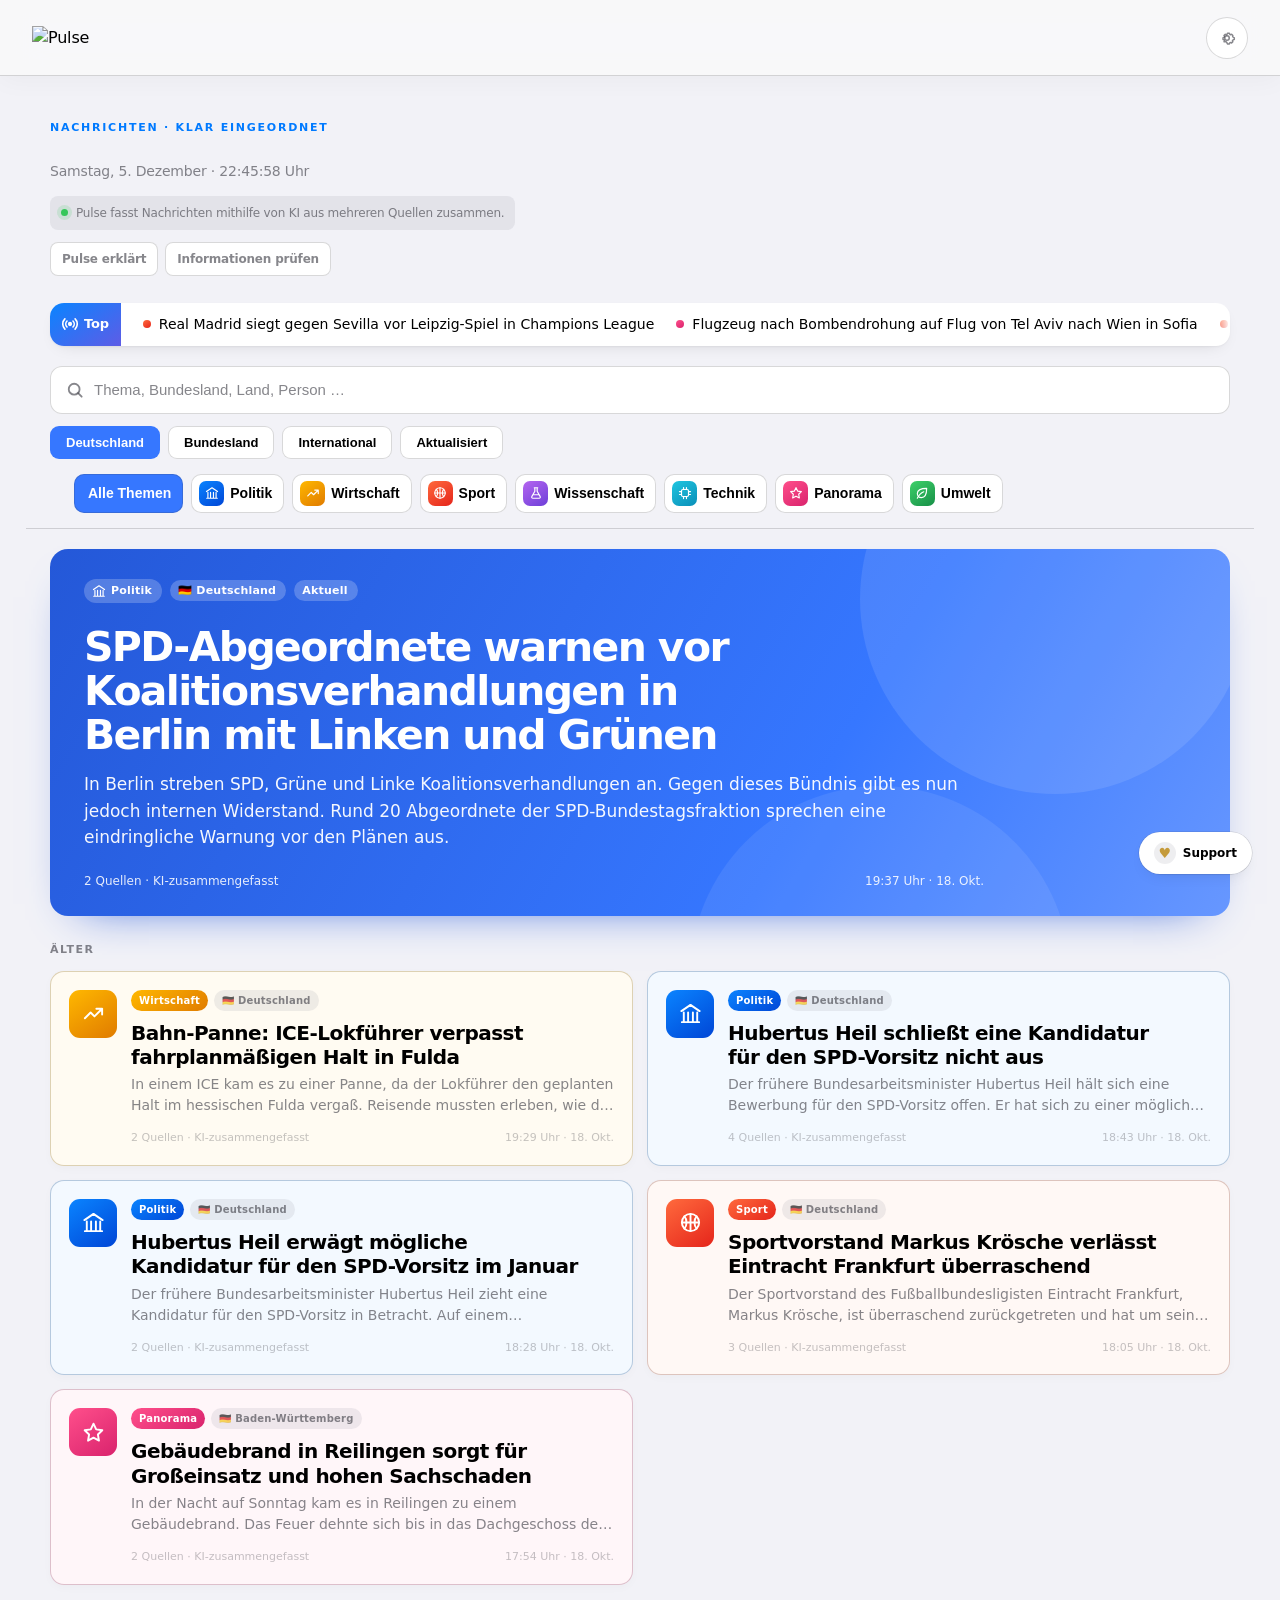
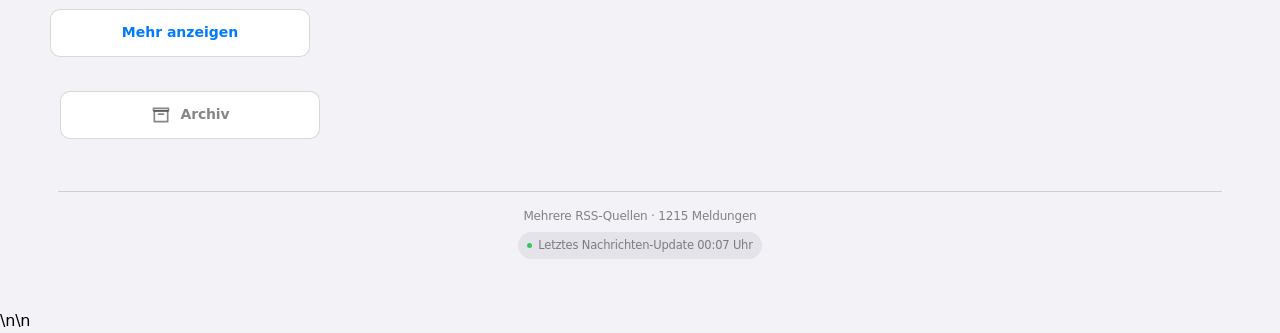
==== index.html @ d550864e "Use compatible sentence splitting for article facts" ====
<!doctype html>
<html lang="de">
<head>
<meta charset="utf-8">
<meta name="viewport" content="width=device-width, initial-scale=1, maximum-scale=1, user-scalable=no, viewport-fit=cover">
<meta name="color-scheme" content="light dark">
<link rel="manifest" href="./manifest.webmanifest">
<title>Pulse</title>
<link rel="icon" href="data:image/svg+xml,%3Csvg xmlns='http://www.w3.org/2000/svg' viewBox='0 0 64 64'%3E%3Crect width='64' height='64' rx='16' fill='%23007AFF'/%3E%3Cpath d='M14 35h9l5-15 8 27 5-17h9' fill='none' stroke='white' stroke-width='6' stroke-linecap='round' stroke-linejoin='round'/%3E%3C/svg%3E">
<style>
:root{
  box-sizing:border-box;
  padding-top:env(safe-area-inset-top,0px);
  padding-bottom:env(safe-area-inset-bottom,0px);
  --font:-apple-system,BlinkMacSystemFont,"SF Pro Text","SF Pro Display","Segoe UI",Roboto,"Helvetica Neue",Arial,system-ui,sans-serif;
  --nav:44px;
  --bg:#F2F2F7; --card:#FFFFFF;
  --label:#000000; --label2:rgba(60,60,67,.62); --label3:rgba(60,60,67,.3);
  --sep:rgba(60,60,67,.2); --fill:rgba(118,118,128,.12);
  --bar:rgba(249,249,249,.82); --segon:#FFFFFF; --tint:#007AFF;
  --shadow:0 1px 2px rgba(0,0,0,.04),0 6px 18px -10px rgba(0,0,0,.18);
}
html[data-theme="light"]{color-scheme:light;--bg:#F2F2F7;--card:#FFFFFF;--label:#000000;--label2:rgba(60,60,67,.62);--label3:rgba(60,60,67,.3);--sep:rgba(60,60,67,.2);--fill:rgba(118,118,128,.12);--bar:rgba(249,249,249,.82);--segon:#FFFFFF;--tint:#007AFF;--shadow:0 1px 2px rgba(0,0,0,.04),0 6px 18px -10px rgba(0,0,0,.18)}
html[data-theme="dark"]{color-scheme:dark;--bg:#000000;--card:#1C1C1E;--label:#FFFFFF;--label2:rgba(235,235,245,.62);--label3:rgba(235,235,245,.3);--sep:rgba(84,84,88,.65);--fill:rgba(118,118,128,.24);--bar:rgba(22,22,24,.82);--segon:#636366;--tint:#0A84FF;--shadow:0 0 0 .5px rgba(255,255,255,.04)}
@media (prefers-color-scheme: dark){
  :root:not([data-theme]){
    --bg:#000000; --card:#1C1C1E;
    --label:#FFFFFF; --label2:rgba(235,235,245,.62); --label3:rgba(235,235,245,.3);
    --sep:rgba(84,84,88,.65); --fill:rgba(118,118,128,.24);
    --bar:rgba(22,22,24,.82); --segon:#636366; --tint:#0A84FF;
    --shadow:0 0 0 .5px rgba(255,255,255,.04);
  }
}
*{box-sizing:border-box;-webkit-tap-highlight-color:transparent;transition:none!important;scroll-behavior:auto!important}
[hidden]{display:none!important}
html{width:100%;min-width:100%;scroll-padding-top:env(safe-area-inset-top,0px);-webkit-text-size-adjust:100%;overflow-x:hidden}
body{width:100%;min-width:100%;margin:0;min-height:100vh;background:var(--bg);color:var(--label);font:17px/1.35 var(--font);-webkit-font-smoothing:antialiased;letter-spacing:-.011em}
button{font:inherit;color:inherit;cursor:pointer}
button:focus-visible,a:focus-visible{outline:3px solid color-mix(in srgb,var(--tint) 60%,transparent);outline-offset:2px}
.wrap{display:block;width:100%;max-width:560px;margin:0 auto;padding:0 16px 40px}
.ic{width:22px;height:22px;display:block}

.statusfill{position:fixed;top:0;left:0;right:0;height:env(safe-area-inset-top,0px);background:var(--bar);-webkit-backdrop-filter:saturate(180%) blur(20px);backdrop-filter:saturate(180%) blur(20px);z-index:60}
.navbar{position:sticky;top:env(safe-area-inset-top,0px);z-index:20;height:var(--nav);display:flex;align-items:center;justify-content:center;background:color-mix(in srgb,var(--bar) 78%,transparent);-webkit-backdrop-filter:saturate(180%) blur(20px);backdrop-filter:saturate(180%) blur(20px);border-bottom:.5px solid transparent;transition:border-color .2s}
.navbar.scrolled{height:44px;border-bottom-color:var(--sep)} body.nav-scrolled .controls{top:calc(env(safe-area-inset-top,0px) + 44px)}
.navtitle{display:flex;align-items:center;height:var(--nav);opacity:0;transition:opacity .2s}.navtitle img{display:block;width:86px;height:auto;max-height:30px;object-fit:contain}.theme-toggle{position:absolute;right:12px;top:6px;width:32px;height:32px;border:0;border-radius:50%;display:grid;place-items:center;background:color-mix(in srgb,var(--fill) 70%,transparent);color:var(--label2);opacity:0;pointer-events:none;transition:background .2s,transform .15s,opacity .2s}.theme-toggle:hover{background:var(--sep)}.theme-toggle:active{transform:scale(.94)}.theme-toggle .ic{width:17px;height:17px}
.navbar.scrolled .navtitle,.navbar.scrolled .theme-toggle,.navbar.scrolled>.pulse-settings-toggle{opacity:1;pointer-events:auto}.navbar.scrolled .navtitle{height:44px}.navbar.scrolled .navtitle img{width:88px;max-height:30px}.navbar.scrolled>.pulse-settings-toggle{width:32px!important;height:32px!important;right:12px!important}.navbar.scrolled>.pulse-settings-toggle svg{width:18px!important;height:18px!important}.navbar:not(.scrolled)>.pulse-settings-toggle{opacity:1;pointer-events:auto}.navbar>.pulse-settings-toggle{position:absolute!important;right:12px!important;top:50%!important;transform:translateY(-50%)!important;margin:0!important;width:32px!important;height:32px!important}.navbar>.pulse-settings-toggle svg{width:18px!important;height:18px!important}
.settings-panel{margin:4px 0 8px;padding:10px 12px;border-radius:14px;background:var(--card);box-shadow:var(--shadow),inset 0 0 0 .5px var(--sep)}.settings-title{font-size:12px;font-weight:700;color:var(--label2);margin-bottom:7px}.settings-row{display:flex;align-items:center;justify-content:space-between;gap:10px;padding:5px 0;font-size:12px;font-weight:600;color:var(--label2)}.settings-row+.settings-row{border-top:.5px solid var(--sep)}.settings-actions{display:flex;gap:7px;justify-content:flex-end}.settings-panel button{border:0;border-radius:999px;padding:6px 10px;background:var(--fill);color:var(--label2);font-size:12px;font-weight:600}.settings-panel[hidden]{display:none!important}
.large{padding:2px 0 12px}
.large{padding:18px 0 12px;text-align:center}.large h1{margin:0;font-size:34px;line-height:1.1;font-weight:800;letter-spacing:-.03em}.brand-title{display:flex;align-items:center;justify-content:center}.brand-title img{display:block;width:min(175px,48vw);height:auto;max-height:52px;object-fit:contain}
.large .sub{margin:8px 0 0;color:var(--label2);font-size:14px;font-weight:500}.freshline{display:inline-flex;align-items:center;gap:8px;margin:10px auto 0;padding:7px 12px;border-radius:999px;background:var(--fill);font-size:12px;color:var(--label2);justify-content:center}.freshline>span:not(.freshdot){min-width:0}.freshline a{color:var(--tint);font-weight:650;text-decoration:none}.freshline a:hover{text-decoration:underline}.explainer-tools{display:flex;gap:7px;justify-content:center;margin:4px 0 7px}.explainer-tools a{display:inline-flex;align-items:center;justify-content:center;border:0;border-radius:999px;padding:6px 10px;background:var(--fill);color:var(--label2);font-size:12px;font-weight:600;text-decoration:none}.freshdot{width:7px;height:7px;flex:0 0 7px;border-radius:50%;background:#34C759;box-shadow:0 0 0 4px color-mix(in srgb,#34C759 15%,transparent)}

.mq{display:flex;align-items:stretch;background:var(--card);border-radius:14px;box-shadow:var(--shadow);overflow:hidden;margin-bottom:6px}
.mq-label{flex:none;display:flex;align-items:center;gap:6px;padding:0 12px;background:linear-gradient(145deg,#0A84FF,#5E5CE6);color:#fff;font-weight:700;font-size:13px}
.mq-label svg{width:16px;height:16px}
.mq-view{position:relative;flex:1;overflow:hidden;min-width:0;-webkit-mask-image:linear-gradient(90deg,transparent,#000 18px,#000 calc(100% - 18px),transparent);mask-image:linear-gradient(90deg,transparent,#000 18px,#000 calc(100% - 18px),transparent)}
.mq-track{display:flex;width:max-content;animation:mq var(--dur,60s) linear infinite}
.mq-view:hover .mq-track{animation-play-state:paused}
.mq-list{display:flex;flex:none}
.mq-item{display:flex;align-items:center;gap:8px;border:0;background:none;padding:11px 0 11px 22px;font-size:14px;font-weight:500;white-space:nowrap}
.mq-item i{width:8px;height:8px;border-radius:50%;background:linear-gradient(145deg,var(--c1),var(--c2));flex:none}
@keyframes mq{to{transform:translateX(-50%)}}

.controls{position:sticky;top:calc(env(safe-area-inset-top,0px) + var(--nav));z-index:15;background:var(--bar);-webkit-backdrop-filter:saturate(180%) blur(20px);backdrop-filter:saturate(180%) blur(20px);margin:0 -16px;padding:5px 16px 0;display:flex;flex-direction:column;gap:4px}.search-meta{display:flex;align-items:center;justify-content:space-between;gap:10px;min-height:25px;margin:-8px 0 8px;color:var(--label2);font-size:12.5px;font-weight:550}.search-meta:empty,.state-chips:empty,.country-chips:empty{display:none}.search-meta-left{display:flex;align-items:center;gap:7px;min-width:0}.filter-chip{display:inline-flex;align-items:center;gap:6px;max-width:100%;padding:5px 8px 5px 10px;border-radius:999px;background:var(--card);box-shadow:var(--shadow);color:var(--label);white-space:nowrap;overflow:hidden;text-overflow:ellipsis}.filter-chip button{width:18px;height:18px;border:0;border-radius:50%;padding:0;background:var(--fill);display:grid;place-items:center;color:var(--label2);font-size:14px;line-height:1}.filter-clear{border:0;background:none;color:var(--tint);font-size:12.5px;font-weight:650;padding:4px 0}.country-chips,.state-chips{display:flex;gap:8px;overflow-x:auto;padding:4px 16px;margin:0 -16px;scrollbar-width:none}.country-chips::-webkit-scrollbar,.state-chips::-webkit-scrollbar{display:none}.mini-chip{flex:none;border:0;border-radius:999px;padding:7px 11px;background:var(--card);box-shadow:var(--shadow);font:600 13px/1 var(--font);white-space:nowrap}.mini-chip[aria-pressed="true"]{background:var(--label);color:var(--bg)}
.searchbox{position:relative;margin:0}.searchbox .ic{position:absolute;left:11px;top:50%;width:18px;height:18px;transform:translateY(-50%);color:var(--label2);pointer-events:none} .searchbox input{width:100%;height:38px;border:0;border-radius:10px;padding:0 12px 0 36px;background:var(--fill);color:var(--label);font:500 15px/1 var(--font);outline:none}.searchbox input::placeholder{color:var(--label2)}.searchbox input:focus{box-shadow:0 0 0 2px color-mix(in srgb,var(--tint) 35%,transparent)}
/* Mehr anzeigen und Archiv teilen bewusst dieselbe Navigationskomponente. */.large-text .searchbox input{font-size:18px}.large-text .more-button{font-size:19px}
.seg{display:flex;background:var(--fill);border-radius:9px;padding:2px;gap:2px;margin:0}
.seg button{flex:1;min-width:0;border:0;background:transparent;font:600 13px/1 var(--font);padding:8px 2px;border-radius:7px;white-space:nowrap}
.seg button[aria-pressed="true"]{background:var(--segon);box-shadow:0 1px 3px rgba(0,0,0,.16),0 0 0 .5px rgba(0,0,0,.04)}.state-picker{position:relative;padding:7px 0 9px}.state-picker select{width:100%;height:36px;appearance:none;-webkit-appearance:none;border:0;border-radius:10px;padding:0 38px 0 12px;background:var(--fill);color:var(--label);font:600 14px/1 var(--font);outline:none}.state-picker::after{content:"";position:absolute;right:13px;top:50%;width:7px;height:7px;border-right:1.8px solid var(--label2);border-bottom:1.8px solid var(--label2);transform:translateY(-65%) rotate(45deg);pointer-events:none}.state-picker select:focus{box-shadow:0 0 0 2px color-mix(in srgb,var(--tint) 35%,transparent)}
.chips{display:flex;gap:8px;overflow-x:auto;padding:4px 16px;margin:0 -16px;scrollbar-width:none}
.chips::-webkit-scrollbar{display:none}
.chip{flex:none;display:flex;align-items:center;gap:6px;border:0;border-radius:999px;padding:6px 13px 6px 6px;background:var(--card);box-shadow:var(--shadow);font:600 14px/1 var(--font)}
.chip.all{padding-left:13px}
.chip .ci{width:24px;height:24px;border-radius:50%;display:grid;place-items:center;background:linear-gradient(145deg,var(--c1),var(--c2));color:#fff}
.chip .ci svg{width:14px;height:14px}
.chip[aria-pressed="true"]{background:linear-gradient(145deg,var(--c1),var(--c2));color:#fff}
.chip[aria-pressed="true"] .ci{background:rgba(255,255,255,.26)}
.chip.all[aria-pressed="true"]{background:var(--label);color:var(--bg)}

.section{margin:18px 4px 8px;color:var(--label2);font-size:13px;font-weight:600}
.hero{display:block;width:100%;text-align:left;border:0;border-radius:24px;padding:20px 20px 18px;margin-top:10px;color:#fff;background:linear-gradient(150deg,var(--c1),var(--c2));position:relative;overflow:hidden;box-shadow:0 14px 30px -16px var(--c2)}
.hero::before{content:"";position:absolute;right:-50px;top:-60px;width:210px;height:210px;border-radius:50%;background:rgba(255,255,255,.13)}
.hero::after{content:"";position:absolute;right:40px;bottom:-90px;width:170px;height:170px;border-radius:50%;background:rgba(255,255,255,.08)}
.hero>*{position:relative;z-index:1}
.hero-top{display:flex;flex-direction:column;align-items:flex-start;gap:7px;margin:0 52px 14px 0;min-width:0}.hero-top .pill{display:inline-flex;max-width:100%;min-width:0;white-space:nowrap;overflow:hidden;text-overflow:ellipsis}.hero-top .pill:nth-child(2){justify-content:flex-start}.close{right:14px;top:14px;width:34px;height:34px;z-index:5}.shead{padding:18px}.shead h2{margin-top:0}.story-meta{display:flex;flex-wrap:wrap;gap:7px;margin-top:14px}
.pill{display:inline-flex;align-items:center;gap:5px;border-radius:999px;padding:5px 10px 5px 8px;font-size:12.5px;font-weight:600;line-height:1}
.pill svg{width:14px;height:14px}
.pill.glass{background:rgba(255,255,255,.22);-webkit-backdrop-filter:blur(8px);backdrop-filter:blur(8px)}
.htitle{display:block;font-size:26px;line-height:1.14;font-weight:800;letter-spacing:-.025em;text-wrap:balance}
.hsum{display:block;margin-top:10px;font-size:16px;line-height:1.4;opacity:.95}
.hfoot{display:flex;justify-content:space-between;gap:10px;margin-top:16px;font-size:13px;font-weight:500;opacity:.88}
.list{display:flex;flex-direction:column;gap:10px}
.card{display:grid;grid-template-columns:44px 1fr;gap:12px;width:100%;text-align:left;border:0;border-radius:18px;padding:14px;background:var(--card);background:color-mix(in srgb,var(--c1) 7%,var(--card));box-shadow:var(--shadow)}
.tile{width:44px;height:44px;border-radius:13px;display:grid;place-items:center;color:#fff;background:linear-gradient(145deg,var(--c1),var(--c2));box-shadow:0 6px 14px -8px var(--c2)}
.tile .ic{width:23px;height:23px}
.cbody{display:block;min-width:0}
.tags{display:flex;flex-wrap:wrap;gap:6px;margin-bottom:7px}
.tag{border-radius:999px;padding:3px 9px;font-size:12px;font-weight:600;line-height:1.3}
.tag.cat{color:#fff;background:linear-gradient(145deg,var(--c1),var(--c2))}
.tag.reg{background:var(--fill);color:var(--label2)}
.ctitle{display:block;font-size:17.5px;line-height:1.25;font-weight:750;letter-spacing:-.018em;text-wrap:balance}
.csum{display:block;margin-top:5px;font-size:14.5px;line-height:1.36;color:var(--label2);display:-webkit-box;-webkit-line-clamp:2;-webkit-box-orient:vertical;overflow:hidden}
.cmeta{display:flex;justify-content:space-between;gap:10px;margin-top:9px;font-size:12px;color:var(--label3);font-weight:500}.cmeta .sources{color:var(--label2)}.cmeta .ai{color:var(--label3)}
.cmeta span:first-child{overflow:hidden;text-overflow:ellipsis;white-space:nowrap}
.empty{text-align:center;padding:48px 24px;color:var(--label2)}.archive-button,.more-button{display:flex;align-items:center;justify-content:center;gap:10px;width:100%;height:48px;margin:18px 0 6px;padding:0 18px;border:0;border-radius:14px;background:var(--card);text-decoration:none;font-size:16px;font-weight:650;box-shadow:var(--shadow),inset 0 0 0 .5px var(--sep);transition:background .15s,transform .15s}.archive-button{color:#000}.more-button{color:var(--tint)}.archive-button:hover,.more-button:hover{background:var(--fill)}.archive-button:active,.more-button:active{transform:scale(.985)}.archive-button svg{width:20px;height:20px;flex:none}.large-text .archive-button,.large-text .more-button{font-size:19px}
.empty h3{margin:12px 0 6px;color:var(--label);font-size:20px}
.empty p{margin:0 0 16px;font-size:15px}
.supporter-trigger{position:fixed!important;left:0!important;top:50%!important;z-index:100!important;display:flex!important;visibility:visible!important;opacity:1!important;align-items:center;gap:7px;border:0;border-radius:0 14px 14px 0;padding:10px 13px 10px 9px;background:var(--card);color:var(--label);box-shadow:var(--shadow),0 0 0 .5px var(--sep);font-size:12px;font-weight:750;writing-mode:horizontal-tb}.supporter-trigger{transition:opacity .22s ease,transform .22s ease,visibility .22s ease,box-shadow .22s ease!important}.supporter-trigger:hover{box-shadow:var(--shadow),0 0 0 1px color-mix(in srgb,#C59B3B 35%,var(--sep)),0 5px 18px -10px rgba(197,155,59,.45)}.supporter-trigger.is-hidden{opacity:0!important;visibility:hidden!important;pointer-events:none!important;transform:translateX(-12px)!important}.supporter-trigger .heart{width:22px;height:22px;border-radius:50%;display:grid;place-items:center;background:var(--fill);font-size:14px;color:#C59B3B;transform-origin:center;animation:supportHeart 1.8s ease-in-out infinite}.supporter-trigger .heart::after{content:"";position:absolute;width:22px;height:22px;border-radius:50%;box-shadow:0 0 0 0 color-mix(in srgb,#C59B3B 28%,transparent);animation:supportHeartRing 1.8s ease-in-out infinite}.supporter-trigger:active{transform:scale(.97)}@keyframes supportHeart{0%,100%{transform:scale(1)}12%{transform:scale(1.14)}24%{transform:scale(1)}36%{transform:scale(1.08)}48%{transform:scale(1)}60%,100%{transform:scale(1)}}@keyframes supportHeartRing{0%,45%,100%{box-shadow:0 0 0 0 color-mix(in srgb,#C59B3B 0%,transparent);opacity:0}18%{box-shadow:0 0 0 5px color-mix(in srgb,#C59B3B 22%,transparent);opacity:1}35%{box-shadow:0 0 0 9px color-mix(in srgb,#C59B3B 0%,transparent);opacity:0}}.supporter-sheet .shead{background:linear-gradient(150deg,#4a3920,#8a6a27)}.supporter-sheet .shead h2{font-size:25px}.supporter-intro{padding:14px 15px;border-radius:14px;background:color-mix(in srgb,var(--tint) 7%,var(--card));font-size:17px;line-height:1.42}.supporter-list{display:flex;flex-direction:column;gap:12px;margin-top:14px}.supporter-item{display:flex;align-items:flex-start;gap:11px;font-size:16px;line-height:1.4}.supporter-item .si{width:26px;flex:0 0 26px;text-align:center;font-size:20px}.supporter-note{margin-top:16px!important;color:var(--label2);font-size:13px!important}.supporter-sheet .sact{margin-top:18px}.supporter-sheet .support-demo{flex:1 1 100%;background:linear-gradient(145deg,#b78a2f,#7f5d18);color:#fff}.supporter-sheet .support-close{width:100%;flex-basis:100%}@media(max-width:680px){.supporter-trigger{left:0!important;bottom:calc(84px + env(safe-area-inset-bottom,0px))!important;top:auto!important}}.empty .big{width:64px;height:64px;border-radius:20px;margin:0 auto;display:grid;place-items:center;background:linear-gradient(145deg,#8E8E93,#636366);color:#fff}
.empty .big svg{width:32px;height:32px}
.skip-link{position:fixed;left:12px;top:8px;z-index:100;padding:9px 12px;border-radius:10px;background:var(--label);color:var(--bg);transform:translateY(-150%);transition:transform .15s}.skip-link:focus{transform:none}.access-tools{display:flex;gap:7px;justify-content:flex-end;margin:4px 0 7px}.access-tools button{border:0;border-radius:999px;padding:6px 10px;background:var(--fill);color:var(--label2);font-size:12px;font-weight:600}body.large-text{font-size:19px}body.large-text .sub{font-size:18px}body.large-text .freshline{font-size:15px}body.large-text .mq-label{font-size:15px}body.large-text .mq-item{font-size:17px}body.large-text .seg button{font-size:16px}body.large-text .chip{font-size:15px}body.large-text .state-chips button{font-size:15px}body.large-text .section{font-size:16px}body.large-text .ctitle{font-size:21px}body.large-text .csum{font-size:19px}body.large-text .cmeta{font-size:15px}body.large-text .tag{font-size:14px}body.large-text .htitle{font-size:30px}body.large-text .hsum{font-size:19px}body.large-text .hfoot{font-size:15px}body.large-text .pill{font-size:14px}body.large-text .access-tools button{font-size:14px}body.large-text .shead h2{font-size:27px}body.large-text .sbody h4{font-size:16px}body.large-text .sbody p{font-size:20px}body.large-text .sbody .note{font-size:16px}body.large-text .source-links p{font-size:18px}body.large-text .sact a,body.large-text .sact button{font-size:19px}body.large-text .story-badge{font-size:14px}body.reduce-motion *,body.reduce-motion *::before,body.reduce-motion *::after{animation:none!important;transition:none!important;scroll-behavior:auto!important}.story-meta{display:flex;flex-wrap:wrap;gap:6px;margin-top:8px}.story-badge{display:inline-flex;align-items:center;gap:5px;padding:4px 8px;border-radius:999px;background:rgba(255,255,255,.22);color:#fff;font-size:11.5px;font-weight:600}.ai-badge{color:#fff;background:rgba(255,255,255,.30)}.bottom-nav{display:none}@media(max-width:680px){main.wrap{display:block;width:100%;max-width:none;margin:0;padding:0 16px 90px}.bottom-nav{position:fixed;display:flex;left:0;right:0;bottom:0;z-index:40;padding:7px 8px calc(7px + env(safe-area-inset-bottom,0px));background:var(--bar);backdrop-filter:saturate(180%) blur(20px);border-top:.5px solid var(--sep);justify-content:space-around}.bottom-nav button{flex:1;border:0;background:none;color:var(--label2);font-size:10px;font-weight:600;padding:3px 1px}.bottom-nav button[aria-current="page"]{color:var(--tint)}.bottom-nav .bn-icon{display:block;font-size:17px;line-height:18px;margin-bottom:2px}.wrap{padding-bottom:90px}}.foot{margin:26px 8px 0;text-align:center;color:var(--label2);font-size:12.5px;line-height:1.45}.info-link{display:flex;align-items:center;justify-content:center;width:max-content;margin:10px auto 0;padding:7px 11px;border-radius:999px;background:var(--fill);color:var(--tint);font-size:12px;font-weight:650;text-decoration:none}.update-badge{display:inline-flex;align-items:center;gap:6px;margin-top:7px;padding:5px 9px;border-radius:999px;background:var(--fill);font-size:11.5px}.update-badge i{width:5px;height:5px;border-radius:50%;background:#34C759}.change-box{margin:14px 0 18px;padding:12px 14px;border-radius:14px;background:color-mix(in srgb,var(--tint) 10%,var(--card));border:1px solid color-mix(in srgb,var(--tint) 28%,var(--sep));color:var(--label)}.change-title{font-size:13px;font-weight:750;color:var(--tint);margin-bottom:5px}.change-text{font-size:14px;line-height:1.45;color:var(--label2)}

.overlay{position:fixed;inset:0;background:rgba(0,0,0,.42);opacity:0;pointer-events:none;transition:opacity .25s;z-index:70}
.overlay.open{opacity:1;pointer-events:auto}
.sheet{position:fixed;left:0;right:0;bottom:0;margin:0 auto;max-width:680px;max-height:90vh;overflow:auto;background:var(--bg);border-radius:22px 22px 0 0;transform:translateY(105%);transition:transform .34s cubic-bezier(.2,.85,.2,1);z-index:71;padding-bottom:calc(22px + env(safe-area-inset-bottom,0px));overscroll-behavior:contain}
.sheet.open{transform:none}
.grip{display:block;padding:10px 0 8px;touch-action:none}
.grip::before{content:"";display:block;width:38px;height:5px;border-radius:3px;background:var(--label3);margin:0 auto}
.shead{margin:0 14px;border-radius:20px;padding:18px;color:#fff;background:linear-gradient(150deg,var(--c1),var(--c2));position:relative;overflow:hidden}
.shead::before{content:"";position:absolute;right:-40px;top:-50px;width:170px;height:170px;border-radius:50%;background:rgba(255,255,255,.14)}
.shead>*{position:relative}
.shead h2{margin:12px 0 0;font-size:23px;line-height:1.18;font-weight:800;letter-spacing:-.022em;text-wrap:balance}
.sbody{padding:4px 22px 0}
.sbody h4{margin:18px 0 4px;font-size:13px;color:var(--label2);font-weight:600}.relevance{padding:11px 13px;border-radius:13px;background:var(--fill);font-size:15px;line-height:1.42}
.sbody p{margin:0;font-size:17px;line-height:1.45}
.sbody .note{font-size:13px;color:var(--label2);margin-top:14px}.source-links p{margin:0 0 6px;font-size:15px;line-height:1.4}.source-links a{color:var(--tint);text-decoration:none}.source-links a:hover{text-decoration:underline}
.sact{display:flex;flex-wrap:wrap;gap:10px;margin-top:20px}
.sact a,.sact button{flex:1 1 auto;text-align:center;text-decoration:none;border:0;border-radius:14px;padding:14px 18px;font-weight:600;font-size:16px}
.sact .primary{background:linear-gradient(145deg,var(--c1),var(--c2));color:#fff}
.sact .secondary{background:var(--fill);color:var(--tint)}
.close{position:absolute;right:12px;top:12px;width:30px;height:30px;border-radius:50%;border:0;background:rgba(255,255,255,.24);color:#fff;display:grid;place-items:center;z-index:2}
.close svg{width:14px;height:14px}

@media (prefers-reduced-motion:reduce){
  .mq-track{animation:none}
  .mq-view{overflow-x:auto;-webkit-mask-image:none;mask-image:none}
  .mq-list[aria-hidden="true"]{display:none}
  .sheet,.overlay{transition:none}
}
@media (max-width:380px){
  .large h1{font-size:30px}
  .htitle{font-size:23px}
  .seg button{font-size:12px}
}
</style>
<link rel="stylesheet" href="./assets/settings.css">
</head>
<body>
<svg width="0" height="0" style="position:absolute" aria-hidden="true" focusable="false">
  <defs>
    <symbol id="i-politik" viewBox="0 0 24 24" fill="none" stroke="currentColor" stroke-width="2" stroke-linecap="round" stroke-linejoin="round"><path d="M3 21h18M5 21V11M9.5 21V11M14.5 21V11M19 21V11M2.5 9.5 12 3l9.5 6.5"/></symbol>
    <symbol id="i-wirtschaft" viewBox="0 0 24 24" fill="none" stroke="currentColor" stroke-width="2" stroke-linecap="round" stroke-linejoin="round"><path d="M3 17l6-6 4 4 8-8M15 7h6v6"/></symbol>
    <symbol id="i-sport" viewBox="0 0 24 24" fill="none" stroke="currentColor" stroke-width="2" stroke-linecap="round" stroke-linejoin="round"><circle cx="12" cy="12" r="9"/><path d="M12 3v18M3 12h18M5.6 5.6c3 3 3 9.8 0 12.8M18.4 5.6c-3 3-3 9.8 0 12.8"/></symbol>
    <symbol id="i-wissenschaft" viewBox="0 0 24 24" fill="none" stroke="currentColor" stroke-width="2" stroke-linecap="round" stroke-linejoin="round"><path d="M9 3h6M10 3v6l-5.2 9.2A2 2 0 0 0 6.5 21h11a2 2 0 0 0 1.7-2.8L14 9V3M7.5 15h9"/></symbol>
    <symbol id="i-technik" viewBox="0 0 24 24" fill="none" stroke="currentColor" stroke-width="2" stroke-linecap="round" stroke-linejoin="round"><rect x="6" y="6" width="12" height="12" rx="2.5"/><path d="M9.5 2.5v3M14.5 2.5v3M9.5 18.5v3M14.5 18.5v3M2.5 9.5h3M2.5 14.5h3M18.5 9.5h3M18.5 14.5h3"/></symbol>
    <symbol id="i-panorama" viewBox="0 0 24 24" fill="none" stroke="currentColor" stroke-width="2" stroke-linecap="round" stroke-linejoin="round"><path d="M12 2.8l2.8 5.9 6.4.9-4.6 4.5 1.1 6.4L12 17.4l-5.7 3.1 1.1-6.4L2.8 9.6l6.4-.9z"/></symbol>
    <symbol id="i-umwelt" viewBox="0 0 24 24" fill="none" stroke="currentColor" stroke-width="2" stroke-linecap="round" stroke-linejoin="round"><path d="M11 20A7 7 0 0 1 4 13c0-6 5-9 16-9 0 10-3 16-9 16z"/><path d="M4 21c3-6 6-9 11-11"/></symbol>
    <symbol id="i-wave" viewBox="0 0 24 24" fill="none" stroke="currentColor" stroke-width="2.4" stroke-linecap="round"><circle cx="12" cy="12" r="2" fill="currentColor"/><path d="M7.5 7.5a6.4 6.4 0 0 0 0 9M16.5 7.5a6.4 6.4 0 0 1 0 9M4.3 4.3a11 11 0 0 0 0 15.4M19.7 4.3a11 11 0 0 1 0 15.4"/></symbol>
    <symbol id="i-search" viewBox="0 0 24 24" fill="none" stroke="currentColor" stroke-width="2.2" stroke-linecap="round"><circle cx="11" cy="11" r="6.5"/><path d="M20 20l-4.2-4.2"/></symbol>
    <symbol id="i-clock" viewBox="0 0 24 24" fill="none" stroke="currentColor" stroke-width="2.2" stroke-linecap="round"><circle cx="12" cy="12" r="8"/><path d="M12 7v5l3 2"/></symbol>
    <symbol id="i-x" viewBox="0 0 24 24" fill="none" stroke="currentColor" stroke-width="3" stroke-linecap="round"><path d="M6 6l12 12M18 6L6 18"/></symbol>
    <symbol id="i-sun" viewBox="0 0 24 24" fill="none" stroke="currentColor" stroke-width="2" stroke-linecap="round"><circle cx="12" cy="12" r="4"/><path d="M12 2v2M12 20v2M4.9 4.9l1.4 1.4M17.7 17.7l1.4 1.4M2 12h2M20 12h2M4.9 19.1l1.4-1.4M17.7 6.3l1.4-1.4"/></symbol>
    <symbol id="i-moon" viewBox="0 0 24 24" fill="none" stroke="currentColor" stroke-width="2" stroke-linecap="round" stroke-linejoin="round"><path d="M21 12.8A9 9 0 1 1 11.2 3a7 7 0 0 0 9.8 9.8Z"/></symbol>
    <symbol id="i-settings" viewBox="0 0 24 24" fill="none" stroke="currentColor" stroke-width="2" stroke-linecap="round" stroke-linejoin="round"><circle cx="12" cy="12" r="3"/><path d="M19.4 15a1.7 1.7 0 0 0 .3 1.9l.1.1-1.7 1.7-.1-.1a1.7 1.7 0 0 0-1.9-.3 1.7 1.7 0 0 0-1 1.5V20h-2.4v-.2a1.7 1.7 0 0 0-1-1.5 1.7 1.7 0 0 0-1.9.3l-.1.1L8 17l.1-.1a1.7 1.7 0 0 0 .3-1.9 1.7 1.7 0 0 0-1.5-1H6.7v-2.4h.2a1.7 1.7 0 0 0 1.5-1 1.7 1.7 0 0 0-.3-1.9L8 8.6l1.7-1.7.1.1a1.7 1.7 0 0 0 1.9.3 1.7 1.7 0 0 0 1-1.5v-.2h2.4v.2a1.7 1.7 0 0 0 1 1.5 1.7 1.7 0 0 0 1.9-.3l.1-.1 1.7 1.7-.1.1a1.7 1.7 0 0 0-.3 1.9 1.7 1.7 0 0 0 1.5 1h.2v2.4h-.2a1.7 1.7 0 0 0-1.5 1Z"/></symbol>
  </defs>
</svg>
<a class="skip-link" href="#mainContent">Zum Inhalt springen</a><div class="statusfill"></div>
<header class="navbar" id="navbar"><span class="navtitle"><img src="assets/pulse-logo.svg" alt="Pulse"></span><button class="theme-toggle" id="settingsToggle" type="button" aria-label="Einstellungen" title="Einstellungen"><svg class="ic" aria-hidden="true"><use href="#i-settings"/></svg></button></header>


<main class="wrap" id="mainContent" tabindex="-1">
  <div class="large"><h1 class="brand-title"><img src="assets/pulse-logo.svg" alt="Pulse"></h1><p class="sub" id="dateSub"></p><div class="freshline"><span class="freshdot"></span><span>Pulse fasst Nachrichten mithilfe von KI aus mehreren Quellen zusammen.</span></div><div class="explainer-tools" aria-label="Informationen"><a href="./erklaert.html" aria-label="Pulse erklärt">Pulse erklärt</a><a href="./medienkompetenz.html" aria-label="Informationen prüfen">Informationen prüfen</a></div></div>
  <div class="mq" id="mq" hidden></div>
  <div class="controls">
    <label class="searchbox"><svg class="ic" aria-hidden="true"><use href="#i-search"/></svg><input id="searchInput" type="search" autocomplete="off" enterkeyhint="search" placeholder="Thema, Bundesland, Land, Person …" aria-label="Nachrichten durchsuchen"></label><div id="searchMeta" class="search-meta" aria-live="polite"></div>
    <div class="seg" id="seg" role="group" aria-label="Reichweite"></div>
    <div class="state-chips" id="states" role="group" aria-label="Bundesländer"></div><div class="country-chips" id="countryStates" role="group" aria-label="Länder"></div>
    <div class="chips" id="chips" role="group" aria-label="Themen"></div>
  </div>
  <div id="feed"></div>
  <p class="foot" id="foot"></p>
</main>

<nav class="bottom-nav" aria-label="Schnellnavigation"><button data-nav="home" aria-current="page"><span class="bn-icon">⌂</span>Start</button><button data-nav="de"><span class="bn-icon">🇩🇪</span>Deutschland</button><button data-nav="local"><span class="bn-icon">📍</span>Bundesland</button><button data-nav="int"><span class="bn-icon">🌍</span>International</button><button data-nav="topics"><span class="bn-icon">☷</span>Themen</button></nav><button class="supporter-trigger" type="button" data-supporter aria-label="Supporter-Plan öffnen"><span class="heart">♥</span><span>Support</span></button>
<div id="sheetRoot"></div>
<noscript><p style="padding:24px">Für den Ticker wird JavaScript benötigt.</p></noscript>

<script>
(function(){
'use strict';

const SNAPSHOT='Pulse';
const themeKey='pulse-theme';

const CATS={
  politik:{n:'Politik',c1:'#0A84FF',c2:'#0046D6'},
  wirtschaft:{n:'Wirtschaft',c1:'#FFB800',c2:'#E07B00'},
  sport:{n:'Sport',c1:'#FF6A3D',c2:'#E5251B'},
  wissenschaft:{n:'Wissenschaft',c1:'#B565F0',c2:'#6D3FD8'},
  technik:{n:'Technik',c1:'#20C5E0',c2:'#0A8FB8'},
  panorama:{n:'Panorama',c1:'#FF4F8B',c2:'#D9236D'},
  umwelt:{n:'Umwelt',c1:'#3ED16A',c2:'#178F47'}
};
const COUNTRIES={INT:{n:'Welt',flag:'🌍'},DE:{n:'Deutschland',flag:'🇩🇪'},UK:{n:'Vereinigtes Königreich',flag:'🇬🇧'},PT:{n:'Portugal',flag:'🇵🇹'},US:{n:'USA',flag:'🇺🇸'},FR:{n:'Frankreich',flag:'🇫🇷'},ES:{n:'Spanien',flag:'🇪🇸'},IT:{n:'Italien',flag:'🇮🇹'},PL:{n:'Polen',flag:'🇵🇱'},UA:{n:'Ukraine',flag:'🇺🇦'},RU:{n:'Russland',flag:'🇷🇺'},CN:{n:'China',flag:'🇨🇳'},JP:{n:'Japan',flag:'🇯🇵'},IN:{n:'Indien',flag:'🇮🇳'},IR:{n:'Iran',flag:'🇮🇷'}};
const STATES={BW:'Baden-Württemberg',BY:'Bayern',BE:'Berlin',BB:'Brandenburg',HB:'Bremen',HH:'Hamburg',HE:'Hessen',MV:'Mecklenburg-Vorpommern',NI:'Niedersachsen',NW:'Nordrhein-Westfalen',RP:'Rheinland-Pfalz',SL:'Saarland',SN:'Sachsen',ST:'Sachsen-Anhalt',SH:'Schleswig-Holstein',TH:'Thüringen'};

/* -------- Meldungen: werden automatisch aus data.json geladen -------- */
let ITEMS=[],CURRENT_ITEMS=[],ARCHIVE_ITEMS=[];

/* ------------------------------------------------------------------ *
 *  Zustand (nur im Speicher, keine Einstellungsseite mehr)
 * ------------------------------------------------------------------ */
let S={scope:'state',cat:'all',state:'',country:'INT',search:'',shown:6};
let currentSheet=null,lastFocus=null;

const $=(s,r=document)=>r.querySelector(s);
const esc=s=>String(s==null?'':s).replace(/[&<>"']/g,c=>({'&':'&amp;','<':'&lt;','>':'&gt;','"':'&quot;',"'":'&#39;'}[c]));
const ic=(id,cls)=>`<svg class="ic${cls?' '+cls:''}" aria-hidden="true"><use href="#i-${id}"/></svg>`;
const cv=cat=>`--c1:${cat.c1};--c2:${cat.c2}`;
function dateOnly(d){const x=new Date(d);return Number.isNaN(x.getTime())?null:new Date(x.getFullYear(),x.getMonth(),x.getDate())}
function diffDays(d){const t=new Date();const today=new Date(t.getFullYear(),t.getMonth(),t.getDate());const day=dateOnly(d);return day?Math.round((today-day)/86400000):9999}
function dayLabel(d){const n=diffDays(d);if(n===9999)return '';if(n<=0)return 'Heute';if(n===1)return 'Gestern';if(n<7)return 'Vor '+n+' Tagen';const day=dateOnly(d);return new Intl.DateTimeFormat('de-DE',{day:'numeric',month:'short',year:n>300?'numeric':undefined}).format(day)}
function groupOf(d){const n=diffDays(d);return n<=0?'Heute':n===1?'Gestern':n<7?'Diese Woche':'Älter'}
function regionTag(it){const co=COUNTRIES[it.c]||COUNTRIES.INT;const name=it.city||(it.st&&STATES[it.st])||co.n;return co.flag+' '+esc(name)}
function sourceCount(it){return Array.isArray(it.srcs)&&it.srcs.length?it.srcs.length:(it.src?1:0)}
function sourceLabel(it){const n=sourceCount(it);return n+' Quelle'+(n===1?'':'n')}
function independentSourceCount(it){return Number.isFinite(Number(it.independent))?Number(it.independent):sourceCount(it)}
function sourceDiversityLabel(it){const n=sourceCount(it),u=independentSourceCount(it);return n>1&&u<n?(n+' Quellen · '+u+' unterschiedliche Domains'):sourceLabel(it)}
function isUpdated(it){
  if(String(it.chg||'').trim())return true;
  const previous=ARCHIVE_ITEMS.find(x=>x&&x.id===it.id);
  if(!previous)return false;
  const curSources=(it.srcs||[]).map(x=>x?.url||'').filter(Boolean).sort().join('|');
  const oldSources=(previous.srcs||[]).map(x=>x?.url||'').filter(Boolean).sort().join('|');
  return (Date.parse(it.d)||0)>(Date.parse(previous.d)||0)
    ||curSources!==oldSources
    ||String(it.t||'')!==String(previous.t||'')
    ||String(it.s||'')!==String(previous.s||'')
    ||String(it.m||'')!==String(previous.m||'')
    ||String(it.r||'')!==String(previous.r||'');
}
function updateInfo(it){
  if(String(it.chg||'').trim())return String(it.chg).trim();
  const previous=ARCHIVE_ITEMS.find(x=>x&&x.id===it.id);
  if(!previous)return '';
  const changes=[];
  const curSources=(it.srcs||[]).map(x=>x?.url||'').filter(Boolean).sort();
  const oldSources=(previous.srcs||[]).map(x=>x?.url||'').filter(Boolean).sort();
  const added=curSources.filter(u=>!oldSources.includes(u));
  const removed=oldSources.filter(u=>!curSources.includes(u));
  if(added.length)changes.push(added.length===1?'Neue Quelle hinzugefügt':added.length+' neue Quellen hinzugefügt');
  if(removed.length)changes.push(removed.length===1?'Eine Quelle entfernt':removed.length+' Quellen entfernt');
  if(String(it.t||'')!==String(previous.t||''))changes.push('Überschrift aktualisiert');
  if(String(it.s||'')!==String(previous.s||''))changes.push('Zusammenfassung aktualisiert');
  if(String(it.m||'')!==String(previous.m||''))changes.push('Weitere Informationen ergänzt oder geändert');
  if(String(it.r||'')!==String(previous.r||''))changes.push('Einordnung aktualisiert');
  if(String(it.agree||'')!==String(previous.agree||''))changes.push('Quellenvergleich aktualisiert');
  if(!changes.length && (Date.parse(it.d)||0)>(Date.parse(previous.d)||0))changes.push('Meldung erneut geprüft und aktualisiert');
  return changes.join(' · ');
}
function originalUrl(it){return it.url||(Array.isArray(it.srcs)&&it.srcs[0]?.url)||''}
function sourceType(src){try{const h=new URL(src.url||'').hostname.replace(/^www\\./,'').toLowerCase();if(/bundesregierung|bundestag|bundesbank|polizei|justiz|gericht|nasa\\.gov|esa\\.int|noaa\\.gov|who\\.int|europa\\.eu/.test(h))return 'Primärquelle'}catch{}return 'Berichterstattung'}

function normalizeSearch(value){return String(value||'').normalize('NFD').replace(/[\u0300-\u036f]/g,'').toLowerCase().trim()}
function searchableText(it){
  const country=COUNTRIES[it.o]?.n||COUNTRIES[it.c]?.n||'';
  const state=it.st?STATES[it.st]||it.st:'';
  const sources=Array.isArray(it.srcs)?it.srcs.map(x=>x?.name||'').join(' '):'';
  return normalizeSearch([it.t,it.s,it.m,it.r,it.chg,it.agree,it.city,state,country,it.k,sources].join(' '));
}
function visible(){
  const q=normalizeSearch(S.search);
  const list=ITEMS.filter(it=>{
    if(S.cat!=='all'&&it.k!==S.cat)return false;
    if(S.scope==='state'&&it.c!=='DE')return false;
    if(S.scope==='local'&&(it.c!=='DE'||(S.state&&it.st!==S.state)))return false;
    if(S.scope==='all'&&it.c==='DE')return false;
    if(S.scope==='all'&&S.country&&S.country!=='INT'&&it.c!==S.country&&it.o!==S.country)return false;
    if(S.scope==='updated'&&!isUpdated(it))return false;
    if(q&&!searchableText(it).includes(q))return false;
    return true;
  });
  return list.sort((a,b)=>a.d===b.d?b.p-a.p:(a.d<b.d?1:-1));
}

function renderMarquee(){
  const el=$('#mq');
  const pool=CURRENT_ITEMS.slice().sort((a,b)=>a.d===b.d?b.p-a.p:(a.d<b.d?1:-1)).slice(0,12);
  if(!pool.length){el.hidden=true;el.innerHTML='';return}
  const chars=pool.reduce((n,it)=>n+it.t.length,0);
  const list=pool.map(it=>`<button class="mq-item" data-open="${it.id}" style="${cv(CATS[it.k])}"><i></i>${esc(it.t)}</button>`).join('');
  el.hidden=false;
  el.innerHTML=`<div class="mq-label">${ic('wave')}Top</div><div class="mq-view"><div class="mq-track" style="--dur:${Math.max(40,Math.round(chars/7))}s"><div class="mq-list">${list}</div><div class="mq-list" aria-hidden="true">${list.replace(/<button /g,'<button tabindex="-1" ')}</div></div></div>`;
}
function renderControls(){
  const scopes=[['state','Deutschland'],['local','Bundesland'],['all','International'],['updated','Aktualisiert']];
  const availableStates=Object.entries(STATES).filter(([k])=>ITEMS.some(it=>it.c==='DE'&&it.st===k));
  const availableCountries=Object.entries(COUNTRIES).filter(([k])=>k==='INT'||ITEMS.some(it=>it.c===k||it.o===k));
  const q=String(S.search||'').trim();
  const list=visible();
  const shortState=n=>({'Baden-Württemberg':'BW','Mecklenburg-Vorpommern':'MV','Nordrhein-Westfalen':'NRW','Rheinland-Pfalz':'RP','Sachsen-Anhalt':'ST','Schleswig-Holstein':'SH'}[n]||n);
  $('#states').innerHTML=S.scope==='local'?[['','Alle'],...availableStates.map(([k,n])=>[k,shortState(n)])].map(([k,n])=>`<button class="mini-chip" data-state="${k||'all'}" aria-pressed="${S.state===k}">${n}</button>`).join(''):'';
  $('#countryStates').innerHTML=S.scope==='all'?availableCountries.map(([k,v])=>`<button class="mini-chip" data-country="${k}" aria-pressed="${(S.country||'INT')===k}">${v.flag} ${v.n}</button>`).join(''):'';
  $('#seg').innerHTML=scopes.map(s=>`<button data-scope="${s[0]}" aria-pressed="${S.scope===s[0]}">${s[1]}</button>`).join('');
  $('#chips').innerHTML=`<button class="chip all" data-cat="all" aria-pressed="${S.cat==='all'}">Alle Themen</button>`+Object.keys(CATS).map(k=>`<button class="chip" data-cat="${k}" aria-pressed="${S.cat===k}" style="${cv(CATS[k])}"><span class="ci">${ic(k)}</span>${CATS[k].n}</button>`).join('');
  $('#searchMeta').innerHTML=q?`<span class="search-meta-left"><span class="filter-chip">Suche: ${esc(q)} <button type="button" data-clear-search aria-label="Suche löschen">×</button></span></span><button class="filter-clear" type="button" data-clear-search>Filter löschen</button>`:``;
}
function heroHTML(it){
  const cat=CATS[it.k];
  return `<button class="hero" data-open="${it.id}" style="${cv(cat)}">
    <span class="hero-top"><span class="pill glass">${ic(it.k)}${cat.n}</span><span class="pill glass">${regionTag(it)}</span><span class="pill glass">Aktuell</span></span>
    <span class="htitle">${esc(it.t)}</span>
    <span class="hsum">${esc(it.s)}</span>
    <span class="hfoot"><span>${sourceLabel(it)} · KI-zusammengefasst</span><span>${it.d?new Intl.DateTimeFormat('de-DE',{hour:'2-digit',minute:'2-digit'}).format(new Date(it.d))+' Uhr · '+dayLabel(it.d):dayLabel(it.d)}</span></span>
  </button>`;
}
function cardHTML(it){
  const cat=CATS[it.k];
  return `<button class="card" data-open="${it.id}" style="${cv(cat)}">
    <span class="tile">${ic(it.k)}</span>
    <span class="cbody">
      <span class="tags"><span class="tag cat">${cat.n}</span><span class="tag reg">${regionTag(it)}</span></span>
      <span class="ctitle">${esc(it.t)}</span>
      <span class="csum">${esc(it.s)}</span>
      <span class="cmeta"><span>${sourceDiversityLabel(it)} · KI-zusammengefasst</span><span>${it.d?new Intl.DateTimeFormat('de-DE',{hour:'2-digit',minute:'2-digit'}).format(new Date(it.d))+' Uhr · '+dayLabel(it.d):dayLabel(it.d)}</span></span>
    </span>
  </button>`;
}
function emptyHTML(){
  if(S.scope==='updated')return `<div class="empty"><div class="big">${ic('clock')}</div><h3>Noch keine Aktualisierungen</h3><p>Aktuell wurde noch keine Meldung nach ihrer Veröffentlichung mit neuen Quellen oder Informationen aktualisiert.</p></div>`;
  return `<div class="empty"><div class="big">${ic('search')}</div><h3>Nichts gefunden</h3><p>Für diese Auswahl gibt es im Moment keine Meldungen.<br>Wähle eine andere Reichweite oder ein anderes Thema.</p><button class="btn" data-scope="all" data-cat="all">Alles zeigen</button></div>`;
}
function renderFeed(){
  const list=visible(),el=$('#feed');
  if(!list.length){el.innerHTML=emptyHTML();return}
  const page=list.slice(0,S.shown);
  const [hero,...rest]=page;
  let html=heroHTML(hero),last=null,open=false;
  for(const it of rest){
    const g=groupOf(it.d);
    if(g!==last){if(open)html+='</div>';html+=`<div class="section">${g}</div><div class="list">`;open=true;last=g}
    html+=cardHTML(it);
  }
  if(open)html+='</div>';
  if(S.shown<list.length){
    const remaining=list.length-S.shown;
    html+=`<button class="more-button" type="button" data-more>Mehr anzeigen</button>`;
  }
  if(list.length){
    html+=`<a class="archive-button" href="./archiv.html" aria-label="Archiv öffnen"><svg viewBox="0 0 24 24" fill="none" stroke="currentColor" stroke-width="2" stroke-linecap="round" stroke-linejoin="round" aria-hidden="true"><path d="M4 7h16v13H4z"/><path d="M3 4h18v3H3z"/><path d="M9 11h6"/></svg><span>Archiv</span></a>`;
  }
  el.innerHTML=html;
}

function renderFoot(){
  const latest=ITEMS.reduce((m,it)=>Math.max(m,Date.parse(it.d)||0),0);
  const when=latest?new Intl.DateTimeFormat('de-DE',{hour:'2-digit',minute:'2-digit'}).format(new Date(latest)):'–';
  $('#foot').innerHTML=`Mehrere RSS-Quellen · ${ITEMS.length} Meldungen<br><span class="update-badge"><i></i>Letztes Nachrichten-Update ${when} Uhr</span>`;
}
function renderAll(){
  renderMarquee();renderControls();renderFeed();renderFoot();
  if(currentSheet)openSheet(currentSheet,true);
}

function shareUrl(it){
  const u=new URL(location.href);
  u.searchParams.set('story',String(it.id));
  u.hash='';
  return u.href;
}
function factBullets(it){
  const candidates=[it.s,it.m,it.r].filter(v=>typeof v==='string'&&v.trim());
  const facts=[];
  for(const text of candidates){
    const parts=(text.replace(/\s+/g,' ').match(/[^.!?]+[.!?]?/g)||[]).map(x=>x.trim()).filter(Boolean);
    for(const part of parts){if(part.length>18&&!facts.includes(part))facts.push(part);if(facts.length>=5)break}
    if(facts.length>=5)break;
  }
  return facts.slice(0,5);
}
function sheetHTML(it,isOpen){
  const cat=CATS[it.k];
  const canShare=typeof navigator!=='undefined'&&!!navigator.share;
  return `<div class="overlay${isOpen?' open':''}" data-close="1"></div>
  <div class="sheet${isOpen?' open':''}" role="dialog" aria-modal="true" aria-label="${esc(it.t)}" style="${cv(cat)}">
    <div class="grip" aria-hidden="true"></div>
    <div class="shead">
      <button class="close" data-close="1" aria-label="Schließen">${ic('x')}</button>
      <span class="hero-top" style="margin:0"><span class="pill glass">${ic(it.k)}${cat.n}</span><span class="pill glass">${regionTag(it)}</span></span>
      <h2>${esc(it.t)}</h2><div class="story-meta"><span class="story-badge ai-badge">KI-zusammengefasst</span><span class="story-badge">${sourceDiversityLabel(it)}</span><span class="story-badge">${it.d?'Aktualisiert '+new Intl.DateTimeFormat('de-DE',{hour:'2-digit',minute:'2-digit'}).format(new Date(it.d))+' Uhr':'Aktuelle Meldung'}</span></div>
    </div>
    <div class="sbody">
      <h4>Die wichtigsten Fakten</h4><ul class="pulse-facts">${factBullets(it).map(f=>`<li>${esc(f)}</li>`).join('')}</ul>
      <h4>Kurzfassung</h4><p>${esc(it.s)}</p>
      ${it.m?`<h4>Was bisher bekannt ist</h4><p>${esc(it.m)}</p>`:''}
      ${it.r?`<h4>Warum relevant</h4><p class="relevance">${esc(it.r)}</p>`:''}
      ${isUpdated(it)?`<div class="change-box"><div class="change-title">Was hat sich geändert?</div><div class="change-text">${esc(updateInfo(it)||'Neue Informationen oder Quellen hinzugefügt')}</div></div>`:''}
      <h4>Originalberichte</h4>
      <p class="pulse-source-intro">Die Originalquellen sind die maßgebliche Grundlage. Öffne sie, um Kontext und Einzelheiten selbst zu prüfen.</p>
      <div class="source-links">${(Array.isArray(it.srcs)?it.srcs:[]).map(src=>`<p><a href="${esc(src.url||'#')}" target="_blank" rel="noopener noreferrer">${esc(src.name||'Quelle')} ↗</a><small style="display:block;color:var(--label3);margin-top:4px">${sourceType(src)} · Originalbericht wird in neuem Tab geöffnet</small></p>`).join('') || '<p>Keine Quellenlinks verfügbar.</p>'}</div>
      ${it.agree?`<h4>Quellenvergleich</h4><p>${esc(it.agree)}</p>`:''}
      ${Array.isArray(it.diff)&&it.diff.length?`<h4>Abweichende Angaben</h4>${it.diff.map(d=>`<p><strong>${esc(d.name)}:</strong> ${esc(d.note)}</p>`).join('')}`:''}
      <p class="note">${sourceDiversityLabel(it)} · ${dayLabel(it.d)} · Die Meldung kann Fehler oder fehlende Informationen enthalten. Es empfiehlt sich, die Originalquellen zu lesen.</p><div class="sact">
        ${originalUrl(it)?`<a class="primary" href="${esc(originalUrl(it))}" target="_blank" rel="noopener noreferrer">Originalbericht lesen</a>`:''}
        <button class="secondary" type="button" data-copy-story="${it.id}">Link kopieren</button>
        ${canShare?`<button class="secondary" data-share="${it.id}">Teilen</button>`:''}
      </div>
    </div>
  </div>`;
}
function supporterHTML(isOpen){
  return `<div class="overlay${isOpen?' open':''}" data-close="1"></div>
  <div class="sheet supporter-sheet${isOpen?' open':''}" role="dialog" aria-modal="true" aria-label="Supporter-Plan">
    <div class="grip" aria-hidden="true"></div>
    <div class="shead">
      <button class="close" data-close="1" aria-label="Schließen">${ic('x')}</button>
      <span class="pill glass">♥ Supporter-Plan</span>
      <h2>Unterstütze die Entwicklung von Pulse</h2>
    </div>
    <div class="sbody">
      <div class="supporter-intro">Pulse bleibt kostenlos nutzbar. Wenn dir das Projekt gefällt, kannst du die weitere Entwicklung freiwillig unterstützen.</div>
      <div class="supporter-list">
        <div class="supporter-item"><span class="si">⚡</span><span>Hilf dabei, Pulse weiterzuentwickeln und neue Funktionen umzusetzen.</span></div>
        <div class="supporter-item"><span class="si">🚀</span><span>Unterstütze den Ausbau von Recherche-, Quellen- und Prüfwerkzeugen.</span></div>
        <div class="supporter-item"><span class="si">📊</span><span>Hilf mit, mehr Transparenz und verständliche Informationen bereitzustellen.</span></div>
        <div class="supporter-item"><span class="si">♥</span><span>Die Unterstützung ist freiwillig und ändert nichts am kostenlosen Zugang.</span></div>
      </div>
      <p class="supporter-note">Es gibt derzeit noch keine Zahlungsfunktion. Diese Seite ist bereits für den späteren Supporter-Bereich vorbereitet.</p>
      <div class="sact"><button class="support-demo" type="button" data-support-demo>Supporter-Plan öffnen</button><button class="secondary support-close" data-close="1">Schließen</button></div>
    </div>
  </div>`;
}
function openSheet(id,keep){
  const it=ITEMS.find(i=>i.id===id);if(!it)return;
  const wasOpen=!!currentSheet;
  if(!keep&&!wasOpen)lastFocus=document.activeElement;
  currentSheet=id;
  const root=$('#sheetRoot');
  if(keep||wasOpen){root.innerHTML=sheetHTML(it,true)}
  else{
    root.innerHTML=sheetHTML(it,false);
    requestAnimationFrame(()=>requestAnimationFrame(()=>{root.querySelectorAll('.overlay,.sheet').forEach(n=>n.classList.add('open'))}));
  }
  document.body.style.overflow='hidden';
  const c=$('.close',root);if(c&&!keep)setTimeout(()=>c.focus({preventScroll:true}),60);
}
function closeSheet(){
  if(!currentSheet)return;
  if(currentSheet==='__supporter__')document.querySelector('.supporter-trigger')?.classList.remove('is-hidden');
  const root=$('#sheetRoot');
  root.querySelectorAll('.overlay,.sheet').forEach(n=>n.classList.remove('open'));
  currentSheet=null;document.body.style.overflow='';
  try{const u=new URL(location.href);if(u.searchParams.has('story')){u.searchParams.delete('story');history.replaceState({},'',u)}}catch(e){}
  setTimeout(()=>{if(!currentSheet)root.innerHTML=''},360);
  if(lastFocus&&lastFocus.focus)try{lastFocus.focus({preventScroll:true})}catch(e){}
}

document.addEventListener('click',e=>{
  const t=e.target.closest('[data-open],[data-close],[data-supporter],[data-scope],[data-state],[data-country],[data-cat],[data-share],[data-copy-story],[data-more],[data-clear-search]');
  if(!t)return;
  const d=t.dataset;
  if(d.supporter!==undefined){lastFocus=t;currentSheet='__supporter__';t.classList.add('is-hidden');const root=$('#sheetRoot');root.innerHTML=supporterHTML(false);requestAnimationFrame(()=>requestAnimationFrame(()=>root.querySelectorAll('.overlay,.sheet').forEach(n=>n.classList.add('open'))));document.body.style.overflow='hidden';return}
  if(d.supportDemo!==undefined){return}
  if(d.open!==undefined){openSheet(d.open);return}
  if(d.close!==undefined){closeSheet();return}
  if(d.more!==undefined){S.shown+=15;renderFeed();return}
  if(d.scope!==undefined){S.scope=d.scope;S.state='';S.country='INT';S.cat='all';S.shown=6;renderControls();renderFeed();return}
  if(d.state!==undefined){S.state=d.state==='all'?'':d.state;S.shown=6;renderControls();renderFeed();return}
  if(d.country!==undefined){S.country=d.country||'INT';S.shown=6;renderControls();renderFeed();return}
  if(d.clearSearch!==undefined){S.search='';const input=$('#searchInput');if(input)input.value='';S.shown=6;renderControls();renderFeed();return}
  if(d.cat!==undefined){S.cat=d.cat;S.shown=6;renderControls();renderFeed();return}
  if(d.share!==undefined){
    const it=ITEMS.find(i=>String(i.id)===String(d.share));if(!it)return;
    try{navigator.share({title:it.t,text:it.s,url:shareUrl(it)}).catch(()=>{})}catch(err){}
  }
  if(d.copyStory!==undefined){
    const it=ITEMS.find(i=>String(i.id)===String(d.copyStory));if(!it)return;
    const url=shareUrl(it),btn=t;
    const done=()=>{const old=btn.textContent;btn.textContent='Link kopiert';setTimeout(()=>{if(btn.isConnected)btn.textContent=old},1800)};
    if(navigator.clipboard&&navigator.clipboard.writeText)navigator.clipboard.writeText(url).then(done).catch(()=>{prompt('Link kopieren:',url)});
    else prompt('Link kopieren:',url);
  }
});
document.addEventListener('input',e=>{
  if(e.target.id==='searchInput'){S.search=e.target.value;S.shown=6;renderControls();renderFeed();}
});
document.addEventListener('change',e=>{
  if(e.target.id==='stateSelect'){
    S.state=e.target.value==='all'?'':e.target.value;
    renderControls();
    renderFeed();
  }
});
document.addEventListener('click',e=>{const n=e.target.closest('[data-nav]');if(!n)return;const v=n.dataset.nav;if(v==='home'||v==='de'){S.scope='state';S.cat='all';S.state='';S.country='INT'}if(v==='local'){S.scope='local';S.cat='all';S.state='';S.country='INT'}if(v==='int'){S.scope='all';S.cat='all';S.state='';S.country='INT'}if(v==='topics'){S.scope='state';S.cat=S.cat==='all'?'politik':'all';S.state=''}renderControls();renderFeed();document.querySelectorAll('[data-nav]').forEach(x=>x.removeAttribute('aria-current'));n.setAttribute('aria-current','page');window.scrollTo({top:0,behavior:document.body.classList.contains('reduce-motion')?'auto':'smooth'})});
document.addEventListener('keydown',e=>{if(e.key==='Escape'&&currentSheet)closeSheet()});
let drag=null;
document.addEventListener('touchstart',e=>{if(!e.target.closest('.grip'))return;drag={y:e.touches[0].clientY,dy:0}},{passive:true});
document.addEventListener('touchmove',e=>{if(!drag)return;drag.dy=Math.max(0,e.touches[0].clientY-drag.y);const s=$('.sheet');if(s){s.style.transition='none';s.style.transform='translateY('+drag.dy+'px)'}},{passive:true});
document.addEventListener('touchend',()=>{if(!drag)return;const s=$('.sheet');if(s){s.style.transition='';s.style.transform=''}const far=drag.dy>90;drag=null;if(far)closeSheet()});
function syncNavbar(){const on=window.scrollY>44;$('#navbar').classList.toggle('scrolled',on);document.body.classList.toggle('nav-scrolled',on)}
window.addEventListener('scroll',syncNavbar,{passive:true});
window.addEventListener('pageshow',syncNavbar);
syncNavbar();

function updateDateTime(){
  const now=new Date();
  const date=new Intl.DateTimeFormat('de-DE',{weekday:'long',day:'numeric',month:'long'}).format(now);
  const time=new Intl.DateTimeFormat('de-DE',{hour:'2-digit',minute:'2-digit',second:'2-digit'}).format(now);
  $('#dateSub').textContent=date+' · '+time+' Uhr';
}
updateDateTime();
setInterval(updateDateTime,1000);

function showLoading(){
  $('#feed').innerHTML='<div class="empty"><div class="big">'+ic('wave')+'</div><h3>Nachrichten werden geladen …</h3><p>Pulse gleicht die aktuellen Quellen ab.</p></div>';
  $('#mq').hidden=true;
}
function showError(){
  $('#feed').innerHTML='<div class="empty"><div class="big">'+ic('search')+'</div><h3>Nachrichten konnten nicht geladen werden</h3><p>data.json ist momentan nicht erreichbar. Bitte später erneut versuchen.</p><button class="btn" onclick="location.reload()">Erneut laden</button></div>';
  $('#mq').hidden=true;
}
async function loadData(){
  showLoading();
  try{
    const currentRes=await fetch('./data.json?ts='+Date.now(),{cache:'no-store'});
    if(!currentRes.ok)throw new Error('HTTP '+currentRes.status);
    const current=await currentRes.json();
    if(!Array.isArray(current))throw new Error('Invalid current data');
    CURRENT_ITEMS=current;
  }catch(e){
    console.error('Pulse current data load failed:',e);
    showError();
    return;
  }
  ARCHIVE_ITEMS=[];
  try{
    const idxRes=await fetch('./data/archive/index.json?ts='+Date.now(),{cache:'no-store'});
    if(idxRes.ok){
      const months=await idxRes.json();
      if(Array.isArray(months)){
        const files=await Promise.all(months.map(entry=>fetch('./data/archive/'+encodeURIComponent(entry.file)+'?ts='+Date.now(),{cache:'no-store'}).then(r=>r.ok?r.json():[]).catch(()=>[])));
        for(const list of files)if(Array.isArray(list))ARCHIVE_ITEMS.push(...list);
      }
    }
  }catch(e){console.warn('Pulse archive load failed:',e)}
  const byId=new Map();
  for(const item of [...CURRENT_ITEMS,...ARCHIVE_ITEMS])if(item?.id&&!byId.has(item.id))byId.set(item.id,item);
  ITEMS=[...byId.values()];
  renderAll();
}


setInterval(()=>{if(!currentSheet)loadData()},300000);
loadData();
})();
</script>
<link rel="stylesheet" href="./assets/desktop.css?v=20261019-1">\n<script src="./assets/desktop.js?v=20261019-1"></script>\n<script src="./assets/settings.js?v=20261019-4"></script>
</body>
</html>
---- assets/settings.css ----
.pulse-settings-toggle{position:absolute;right:12px;top:13px;width:32px;height:32px;border:0;border-radius:50%;display:grid;place-items:center;background:var(--fill);color:var(--label2,var(--label));padding:0;cursor:pointer}.pulse-settings-toggle svg{width:18px;height:18px}.pulse-settings-panel{margin:4px 0 10px;padding:10px 12px;border-radius:14px;background:var(--card);box-shadow:var(--shadow,0 1px 2px rgba(0,0,0,.04),0 6px 18px -10px rgba(0,0,0,.18)),inset 0 0 0 .5px var(--sep,var(--fill));color:var(--label);font:600 12px/1.2 -apple-system,BlinkMacSystemFont,"SF Pro Text","Segoe UI",Arial,sans-serif}.pulse-settings-title{margin-bottom:7px;color:var(--label2,var(--muted));font-weight:700}.pulse-settings-row{display:flex;align-items:center;justify-content:space-between;gap:10px;padding:5px 0}.pulse-settings-row+.pulse-settings-row{border-top:.5px solid var(--sep,var(--fill))}.pulse-settings-actions{display:flex;gap:7px;justify-content:flex-end;flex-wrap:wrap}.pulse-settings-panel button{border:0;border-radius:999px;padding:6px 10px;background:var(--fill);color:var(--label2,var(--label));font:600 12px/1 -apple-system,BlinkMacSystemFont,"SF Pro Text","Segoe UI",Arial,sans-serif;cursor:pointer}.pulse-settings-panel[hidden]{display:none!important}.pulse-settings-panel button:focus-visible,.pulse-settings-toggle:focus-visible{outline:3px solid color-mix(in srgb,var(--tint,#007AFF) 60%,transparent);outline-offset:2px}body.pulse-large-text{font-size:19px}body.pulse-large-text .pulse-settings-panel{font-size:14px}body.pulse-large-text .pulse-settings-panel button{font-size:14px}body.pulse-reduce-motion *,body.pulse-reduce-motion *::before,body.pulse-reduce-motion *::after{animation:none!important;transition:none!important;scroll-behavior:auto!important}
/* Shared header alignment: logo always centered, controls stay at the edges. */
.nav{position:sticky!important}
.nav>.brand,.nav>img{position:absolute!important;left:50%!important;top:50%!important;transform:translate(-50%,-50%)!important;margin:0!important}
.nav>.brand img{display:block!important;width:88px!important;height:auto!important}
.nav>.pulse-settings-toggle{right:12px!important;top:50%!important;transform:translateY(-50%)!important}
.pulse-topbar{position:relative!important}
.pulse-topbar>img{position:absolute!important;left:50%!important;top:50%!important;transform:translate(-50%,-50%)!important;margin:0!important;width:88px!important;height:auto!important}
.pulse-topbar>.pulse-settings-toggle{position:absolute!important;right:12px!important;top:50%!important;transform:translateY(-50%)!important}

.navbar{position:sticky!important;top:env(safe-area-inset-top,0px)!important;z-index:20!important}
.navbar>.pulse-settings-toggle{position:absolute!important;right:12px!important;top:50%!important;transform:translateY(-50%)!important;margin:0!important;width:32px!important;height:32px!important}
.navbar>.pulse-settings-toggle svg{width:18px!important;height:18px!important}


/* Gemeinsamer Abschlussbereich und responsives Desktop-Layout */
.pulse-footer{width:100%;max-width:980px;margin:30px auto 0;padding:18px 12px calc(28px + env(safe-area-inset-bottom,0px));border-top:1px solid var(--sep,var(--fill));color:var(--label2,var(--muted));text-align:center;font:500 13px/1.8 -apple-system,BlinkMacSystemFont,"Segoe UI",Arial,sans-serif}
.pulse-footer .pulse-footer-links{display:flex;flex-wrap:wrap;align-items:center;justify-content:center;gap:4px 9px}
.pulse-footer a,.pulse-settings-links a{color:var(--tint,#007AFF);text-decoration:none}
.pulse-footer a:hover,.pulse-settings-links a:hover{text-decoration:underline}
.pulse-footer .pulse-footer-dot{color:var(--label2,var(--muted))}
.pulse-settings-links{display:flex;flex-wrap:wrap;gap:7px 12px;padding:7px 0 2px}
.pulse-settings-links a{font-size:12px;font-weight:650}
.pulse-settings-section{padding-top:8px;margin-top:7px;border-top:.5px solid var(--sep,var(--fill))}
.pulse-settings-section-title{font-weight:700;color:var(--label2,var(--muted));margin-bottom:4px}
.pulse-settings-panel{position:relative;z-index:30}
@media (min-width:760px){
 body{font-size:16px}
 body>main.wrap,.wrap{width:min(calc(100% - 48px),1180px);max-width:1180px;padding-left:24px;padding-right:24px}
 .pulse-footer{max-width:1180px}
 .nav,.navbar{height:60px}
 .nav{padding-left:24px;padding-right:24px}
 .nav>.pulse-settings-toggle,.navbar>.pulse-settings-toggle{right:24px!important}
 .card{padding:30px}
 .head{padding-top:34px}
 .head h1{font-size:40px}
 .pulse-settings-panel{max-width:1180px;margin:8px auto 12px;padding:14px 18px}
}
@media (min-width:900px){
 body:has(#feed) .wrap{max-width:1180px}
 #feed .list{display:grid;grid-template-columns:repeat(2,minmax(0,1fr));align-items:start;gap:12px}
 #feed .list>.card{margin:0;min-width:0}
 body:has(#feed) .controls{margin-left:-24px;margin-right:-24px;padding-left:24px;padding-right:24px}
 body:has(#feed) .chips,body:has(#feed) .country-chips,body:has(#feed) .state-chips{padding-left:24px;padding-right:24px}
}
@media (min-width:1440px){body:has(#feed) #feed .list{grid-template-columns:repeat(3,minmax(0,1fr))}}
@media (max-width:759px){.pulse-footer{margin-top:22px;padding-top:14px}.pulse-settings-panel{margin-left:0;margin-right:0}}
@media (prefers-reduced-motion:reduce){.pulse-footer *{scroll-behavior:auto!important}}
---- assets/desktop.css ----
/* Pulse desktop redesign — mobile layout remains untouched. */
@media (min-width:900px){
:root{--desktop-blue:#3677FF;--desktop-bg:#f4f6fb;--desktop-ink:#111827;--desktop-muted:#64748b}
html[data-theme="light"]{--bg:#f4f6fb;--card:#fff;--label:#111827;--label2:#64748b;--label3:#94a3b8;--sep:#e4e9f2;--fill:#e9eef8;--bar:rgba(244,246,251,.94);--tint:#3677FF;--segon:#fff;--shadow:0 2px 6px rgba(15,23,42,.04),0 12px 30px -20px rgba(15,23,42,.2)}
html[data-theme="dark"]{--bg:#0c1018;--card:#151c29;--label:#f4f7ff;--label2:#aab6cb;--label3:#77849b;--sep:#293448;--fill:#202a3b;--bar:rgba(12,16,24,.94);--tint:#3677FF;--segon:#273247;--shadow:0 2px 8px rgba(0,0,0,.18)}
body{font:16px/1.5 Inter,ui-sans-serif,system-ui,-apple-system,"Segoe UI",sans-serif;letter-spacing:-.012em}
.statusfill{display:none}
.navbar{height:76px!important;top:0!important;justify-content:flex-start;padding:0 max(32px,calc((100vw - 1360px)/2));background:var(--bar);border-bottom:1px solid var(--sep);box-shadow:0 5px 24px rgba(10,20,40,.035)}
.navtitle{opacity:1!important;height:76px!important}.navtitle img{width:126px!important;max-height:44px!important}
.navbar>.pulse-settings-toggle{right:max(32px,calc((100vw - 1360px)/2))!important;width:42px!important;height:42px!important;background:var(--card);box-shadow:inset 0 0 0 1px var(--sep)}
.pulse-settings-panel{position:fixed;top:66px;right:max(32px,calc((100vw - 1360px)/2));width:min(420px,calc(100vw - 48px));max-height:calc(100vh - 90px);overflow:auto;box-shadow:0 18px 60px rgba(0,0,0,.16),inset 0 0 0 1px var(--sep);border-radius:18px}
body>main.wrap,.wrap{width:min(calc(100% - 64px),1360px);max-width:1360px;padding:0 0 50px}
.large{padding:44px 0 20px;text-align:left}.large h1{justify-content:flex-start}.brand-title img{width:0;height:0;display:none}.large:before{content:"NACHRICHTEN · KLAR EINGEORDNET";display:block;color:var(--tint);font-size:11px;letter-spacing:.16em;font-weight:850;margin-bottom:12px}.large .sub{font-size:14px;margin-top:12px}.freshline{margin:14px 0 0;border-radius:8px;padding:8px 11px;font-size:12px}
.explainer-tools{justify-content:flex-start;margin-top:12px}.explainer-tools a{border-radius:8px;padding:8px 12px;background:var(--card);box-shadow:inset 0 0 0 1px var(--sep)}
.controls{position:relative;top:auto;margin:8px 0 20px;padding:12px 0;background:transparent;backdrop-filter:none;gap:12px;border-bottom:1px solid var(--sep)}
.searchbox input{height:48px;border-radius:12px;background:var(--card);box-shadow:inset 0 0 0 1px var(--sep);font-size:15px;padding-left:44px}.searchbox .ic{left:15px;width:20px;height:20px}
.seg{justify-content:flex-start;background:transparent;gap:8px;padding:0}.seg button{flex:0 0 auto;padding:10px 16px;border-radius:9px;background:var(--card);box-shadow:inset 0 0 0 1px var(--sep);font-size:13px}.seg button[aria-pressed=true]{background:var(--desktop-blue);color:white;box-shadow:none}
.chips{padding:3px 0;margin:0;gap:8px}.chip{border-radius:10px;padding:7px 12px 7px 8px;box-shadow:inset 0 0 0 1px var(--sep);background:var(--card)}.chip .ci{border-radius:7px;width:25px;height:25px}.chip.all{padding-left:14px}.chip.all[aria-pressed=true]{background:var(--desktop-blue);color:#fff}
.state-chips,.country-chips{padding:3px 0;margin:0;gap:8px}.mini-chip{border-radius:8px;padding:9px 12px;box-shadow:inset 0 0 0 1px var(--sep)}
#feed{position:relative}#feed>.hero{width:100%;min-height:250px;margin:0 0 22px;padding:30px 34px 26px;border-radius:18px;background:linear-gradient(120deg,#2458d8,#3677ff 65%,#6797ff);box-shadow:0 18px 45px -30px #2458d8;text-align:left}
.hero:before{right:-20px;top:-145px;width:390px;height:390px;background:rgba(255,255,255,.1)}.hero:after{right:160px;bottom:-250px;width:380px;height:380px}
.hero-top{flex-direction:row;align-items:center;gap:8px;margin:0 0 22px}.hero-top .pill{font-size:11px;letter-spacing:.02em}.htitle{max-width:900px;font-size:clamp(30px,3.2vw,46px);line-height:1.08;letter-spacing:-.04em}.hsum{max-width:900px;font-size:17px;line-height:1.55;margin-top:14px}.hfoot{max-width:900px;margin-top:22px;font-size:12px}
#feed>.section{margin:26px 0 12px;font-size:11px;text-transform:uppercase;letter-spacing:.13em;color:var(--label2);font-weight:800}
#feed .list{display:grid;grid-template-columns:repeat(2,minmax(0,1fr));align-items:stretch;gap:14px}
#feed .list>.card{min-width:0;height:100%;min-height:176px;grid-template-columns:48px minmax(0,1fr);gap:14px;padding:19px;border-radius:14px;background:color-mix(in srgb,var(--c1) 5%,var(--card));box-shadow:inset 0 0 0 1px color-mix(in srgb,var(--c1) 13%,var(--sep)),0 3px 10px rgba(15,23,42,.025);transition:transform .16s ease,box-shadow .16s ease}
#feed .list>.card:hover{transform:translateY(-3px);box-shadow:inset 0 0 0 1px color-mix(in srgb,var(--c1) 24%,var(--sep)),0 12px 25px -18px rgba(15,23,42,.3)}
.tile{width:48px;height:48px;border-radius:11px;box-shadow:none}.tags{gap:6px;margin-bottom:10px}.tag{font-size:10px;letter-spacing:.02em;padding:4px 8px}.ctitle{font-size:20px;line-height:1.22;letter-spacing:-.025em;display:-webkit-box;-webkit-line-clamp:3;-webkit-box-orient:vertical;overflow:hidden}.csum{font-size:14px;line-height:1.5;-webkit-line-clamp:2}.cmeta{font-size:11px;margin-top:14px;align-items:center}
.more-button,.archive-button{max-width:260px;margin:24px 0 10px;border-radius:10px;background:var(--card);color:var(--tint);box-shadow:inset 0 0 0 1px var(--sep);font-size:14px}
.archive-button{display:inline-flex;margin-left:10px;color:var(--label2)}
.foot{margin-top:42px!important;padding-top:16px;border-top:1px solid var(--sep);font-size:12px!important;color:var(--label2)!important}
.bottom-nav{display:none!important}.supporter-trigger{top:auto!important;left:auto!important;right:28px!important;bottom:26px!important;border-radius:999px!important;padding:10px 15px!important;writing-mode:horizontal-tb!important}
.overlay{background:rgba(3,8,20,.68)!important;backdrop-filter:blur(5px)}.sheet{width:min(760px,calc(100vw - 64px))!important;max-width:760px!important;left:50%!important;top:50%!important;bottom:auto!important;right:auto!important;max-height:calc(100vh - 64px)!important;transform:translate(-50%,calc(-50% + 16px)) scale(.985)!important;border-radius:20px!important;overflow:auto!important}.sheet.open{transform:translate(-50%,-50%) scale(1)!important}.grip{display:none!important}.shead{padding:32px 36px 24px!important}.shead h2{font-size:clamp(28px,3vw,40px)!important;line-height:1.12!important;letter-spacing:-.035em}.sbody{padding:0 36px 36px!important;line-height:1.7!important}.sbody p{font-size:16px!important}.source-links a{color:var(--tint)!important}
.pulse-footer{max-width:1360px}
}
@media (min-width:1440px){body:has(#feed) #feed .list{grid-template-columns:repeat(2,minmax(0,1fr))}}
@media (min-width:900px) and (max-width:1050px){body>main.wrap,.wrap{width:calc(100% - 48px)}.navbar{padding-left:24px;padding-right:24px}}
@media (prefers-reduced-motion:reduce){@media (min-width:900px){#feed .list>.card,.sheet{transition:none!important}}}


/* Weitere Desktop-Seiten: Archiv und Informationsseiten */
@media (min-width:900px){
 body:has(.wrap):not(:has(#feed)) .wrap{width:min(calc(100% - 64px),1120px);max-width:1120px;padding:0 0 56px}
 body:has(.wrap):not(:has(#feed)) .nav{height:76px;padding:0 max(32px,calc((100vw - 1360px)/2));margin-left:0;width:100%;background:var(--bar);border-bottom:1px solid var(--sep);box-shadow:0 5px 24px rgba(10,20,40,.035)}
 body:has(.wrap):not(:has(#feed)) .nav .brand img{width:126px;max-height:44px}
 body:has(.wrap):not(:has(#feed)) .nav .back{margin-left:auto;margin-right:16px;padding:10px 12px;border-radius:8px;font-size:13px;font-weight:750}
 body:has(.wrap):not(:has(#feed)) .nav .theme{width:auto;height:auto;border:1px solid var(--sep);border-radius:9px;background:var(--card);padding:10px 13px;font-size:12px;font-weight:750}
 body:has(.wrap):not(:has(#feed)) .head{padding:42px 0 24px}
 body:has(.wrap):not(:has(#feed)) .head h1{font-size:clamp(34px,4vw,48px);letter-spacing:-.04em}
 body:has(.wrap):not(:has(#feed)) .head p{font-size:15px;max-width:760px;line-height:1.7}
 body:has(.wrap):not(:has(#feed)) .card{border-radius:14px;padding:24px;box-shadow:inset 0 0 0 1px var(--sep),0 5px 18px -14px #0003}
 body:has(.wrap):not(:has(#feed)) .q,body:has(.wrap):not(:has(#feed)) .note{border-radius:12px}
 body:has(.wrap):not(:has(#feed)) .foot{margin-top:38px;padding-top:18px;border-top:1px solid var(--sep)}
 body:has(.wrap):not(:has(#feed)) .searchbox{top:76px;padding:12px 0;background:var(--bg);backdrop-filter:none}
 body:has(.wrap):not(:has(#feed)) .searchbox input{height:48px;border-radius:12px;background:var(--card);box-shadow:inset 0 0 0 1px var(--sep);padding-left:16px}
 body:has(.wrap):not(:has(#feed)) .filters{gap:9px;padding:8px 0 14px}
 body:has(.wrap):not(:has(#feed)) .filter{border-radius:9px;padding:10px 14px;box-shadow:inset 0 0 0 1px var(--sep)}
 body:has(.wrap):not(:has(#feed)) .month{margin-top:18px}
 body:has(.wrap):not(:has(#feed)) .month-head{border-radius:12px;padding:0 18px;box-shadow:inset 0 0 0 1px var(--sep)}
 body:has(.wrap):not(:has(#feed)) .month-list{display:grid;grid-template-columns:repeat(2,minmax(0,1fr));gap:12px}
 body:has(.wrap):not(:has(#feed)) .story{height:100%;border-radius:13px;padding:18px;background:color-mix(in srgb,var(--tint) 3%,var(--card));box-shadow:inset 0 0 0 1px var(--sep);transition:transform .16s ease,box-shadow .16s ease}
 body:has(.wrap):not(:has(#feed)) .story:hover{transform:translateY(-2px);box-shadow:inset 0 0 0 1px color-mix(in srgb,var(--tint) 35%,var(--sep)),0 10px 24px -18px #0005}
 body:has(.wrap):not(:has(#feed)) .story h3{font-size:19px;line-height:1.25}
 body:has(.wrap):not(:has(#feed)) .story p{line-height:1.55}
 .pulse-facts{display:grid;gap:9px;margin:0 0 24px;padding:0;list-style:none}
 .pulse-facts li{position:relative;padding:12px 14px 12px 38px;border-radius:10px;background:color-mix(in srgb,var(--c1) 6%,var(--card));box-shadow:inset 0 0 0 1px color-mix(in srgb,var(--c1) 13%,var(--sep));line-height:1.55}
 .pulse-facts li:before{content:"";position:absolute;left:16px;top:19px;width:7px;height:7px;border-radius:2px;background:var(--tint);transform:rotate(45deg)}
 .pulse-source-intro{padding:12px 14px;border-radius:10px;background:var(--fill);font-size:14px!important}
 .source-links{display:grid;grid-template-columns:repeat(2,minmax(0,1fr));gap:10px}
 .source-links p{margin:0!important;padding:14px;border-radius:10px;background:var(--card);box-shadow:inset 0 0 0 1px var(--sep)}
 .source-links a{font-weight:750;text-decoration:none}
 .source-links a:hover{text-decoration:underline}
}

@media(min-width:900px){
 .pulse-source-details{margin:18px 0 20px}
 .pulse-source-details>summary{cursor:pointer;list-style:none;display:flex;align-items:center;justify-content:space-between;gap:14px;padding:13px 15px;border-radius:10px;background:var(--fill);font-size:13px;font-weight:800}
 .pulse-source-details>summary::-webkit-details-marker{display:none}
 .pulse-source-details>summary:after{content:"+";font-size:20px;color:var(--tint)}
 .pulse-source-details[open]>summary:after{content:"−"}
 .pulse-source-details .source-links{margin-top:10px}
 .pulse-desktop-header .pulse-desktop-density{margin-right:54px}
}
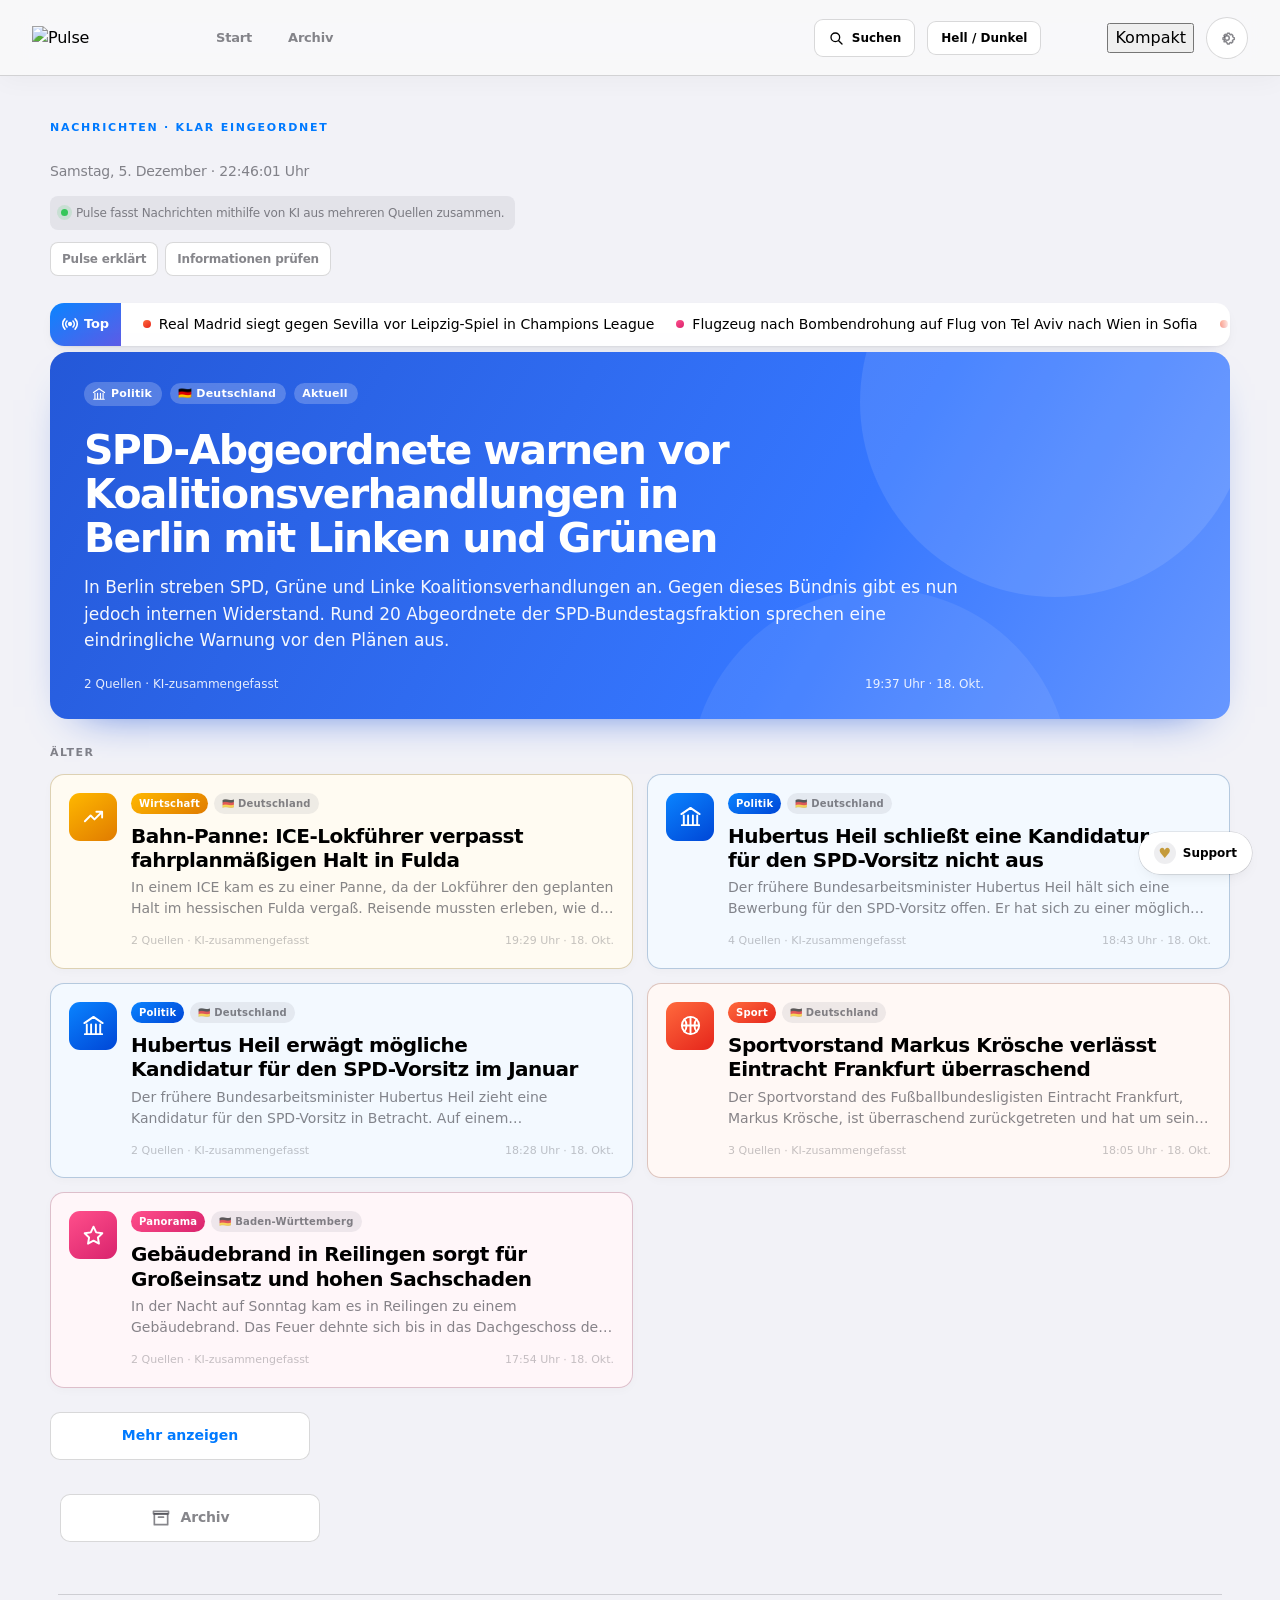
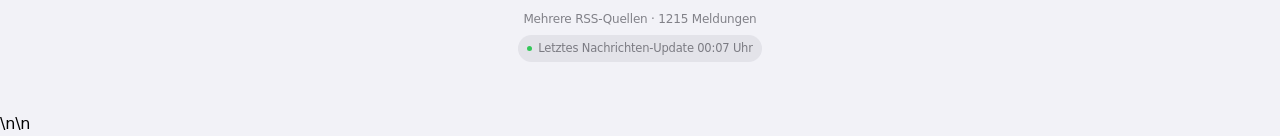
==== commit 362c61ae: "Keep article dialog enhancements desktop-only" ====
--- a/index.html
+++ b/index.html
@@ -389,19 +389,18 @@
       <h2>${esc(it.t)}</h2><div class="story-meta"><span class="story-badge ai-badge">KI-zusammengefasst</span><span class="story-badge">${sourceDiversityLabel(it)}</span><span class="story-badge">${it.d?'Aktualisiert '+new Intl.DateTimeFormat('de-DE',{hour:'2-digit',minute:'2-digit'}).format(new Date(it.d))+' Uhr':'Aktuelle Meldung'}</span></div>
     </div>
     <div class="sbody">
-      <h4>Die wichtigsten Fakten</h4><ul class="pulse-facts">${factBullets(it).map(f=>`<li>${esc(f)}</li>`).join('')}</ul>
+${window.matchMedia('(min-width: 900px)').matches?`<h4>Die wichtigsten Fakten</h4><ul class="pulse-facts">${factBullets(it).map(f=>`<li>${esc(f)}</li>`).join('')}</ul>`:''}
       <h4>Kurzfassung</h4><p>${esc(it.s)}</p>
       ${it.m?`<h4>Was bisher bekannt ist</h4><p>${esc(it.m)}</p>`:''}
       ${it.r?`<h4>Warum relevant</h4><p class="relevance">${esc(it.r)}</p>`:''}
       ${isUpdated(it)?`<div class="change-box"><div class="change-title">Was hat sich geändert?</div><div class="change-text">${esc(updateInfo(it)||'Neue Informationen oder Quellen hinzugefügt')}</div></div>`:''}
-      <h4>Originalberichte</h4>
-      <p class="pulse-source-intro">Die Originalquellen sind die maßgebliche Grundlage. Öffne sie, um Kontext und Einzelheiten selbst zu prüfen.</p>
-      <div class="source-links">${(Array.isArray(it.srcs)?it.srcs:[]).map(src=>`<p><a href="${esc(src.url||'#')}" target="_blank" rel="noopener noreferrer">${esc(src.name||'Quelle')} ↗</a><small style="display:block;color:var(--label3);margin-top:4px">${sourceType(src)} · Originalbericht wird in neuem Tab geöffnet</small></p>`).join('') || '<p>Keine Quellenlinks verfügbar.</p>'}</div>
+${window.matchMedia('(min-width: 900px)').matches?`<h4>Originalberichte</h4><p class="pulse-source-intro">Die Originalquellen sind die maßgebliche Grundlage. Öffne sie, um Kontext und Einzelheiten selbst zu prüfen.</p>`:'<h4>Quellen</h4>'}
+      <div class="source-links">${(Array.isArray(it.srcs)?it.srcs:[]).map(src=>`<p><a href="${esc(src.url||'#')}" target="_blank" rel="noopener noreferrer">${esc(src.name||'Quelle')}</a><small style="display:block;color:var(--label3);margin-top:2px">${sourceType(src)}</small></p>`).join('') || '<p>Keine Quellenlinks verfügbar.</p>'}</div>
       ${it.agree?`<h4>Quellenvergleich</h4><p>${esc(it.agree)}</p>`:''}
       ${Array.isArray(it.diff)&&it.diff.length?`<h4>Abweichende Angaben</h4>${it.diff.map(d=>`<p><strong>${esc(d.name)}:</strong> ${esc(d.note)}</p>`).join('')}`:''}
       <p class="note">${sourceDiversityLabel(it)} · ${dayLabel(it.d)} · Die Meldung kann Fehler oder fehlende Informationen enthalten. Es empfiehlt sich, die Originalquellen zu lesen.</p><div class="sact">
         ${originalUrl(it)?`<a class="primary" href="${esc(originalUrl(it))}" target="_blank" rel="noopener noreferrer">Originalbericht lesen</a>`:''}
-        <button class="secondary" type="button" data-copy-story="${it.id}">Link kopieren</button>
+${window.matchMedia('(min-width: 900px)').matches?`<button class="secondary" type="button" data-copy-story="${it.id}">Link kopieren</button>`:''}
         ${canShare?`<button class="secondary" data-share="${it.id}">Teilen</button>`:''}
       </div>
     </div>
--- a/assets/desktop.css
+++ b/assets/desktop.css
@@ -80,3 +80,10 @@
  .pulse-source-details .source-links{margin-top:10px}
  .pulse-desktop-header .pulse-desktop-density{margin-right:54px}
 }
+
+@media(min-width:900px){
+ .archive-overlay{background:rgba(3,8,20,.68)!important;backdrop-filter:blur(5px)}
+ .archive-sheet{width:min(760px,calc(100vw - 64px))!important;max-width:760px!important;left:50%!important;top:50%!important;bottom:auto!important;max-height:calc(100vh - 64px)!important;transform:translate(-50%,105%)!important;border-radius:20px 20px 0 0!important}
+ .archive-sheet.open{transform:translate(-50%,-50%)!important;border-radius:20px!important}
+ .archive-grip{display:none!important}
+}
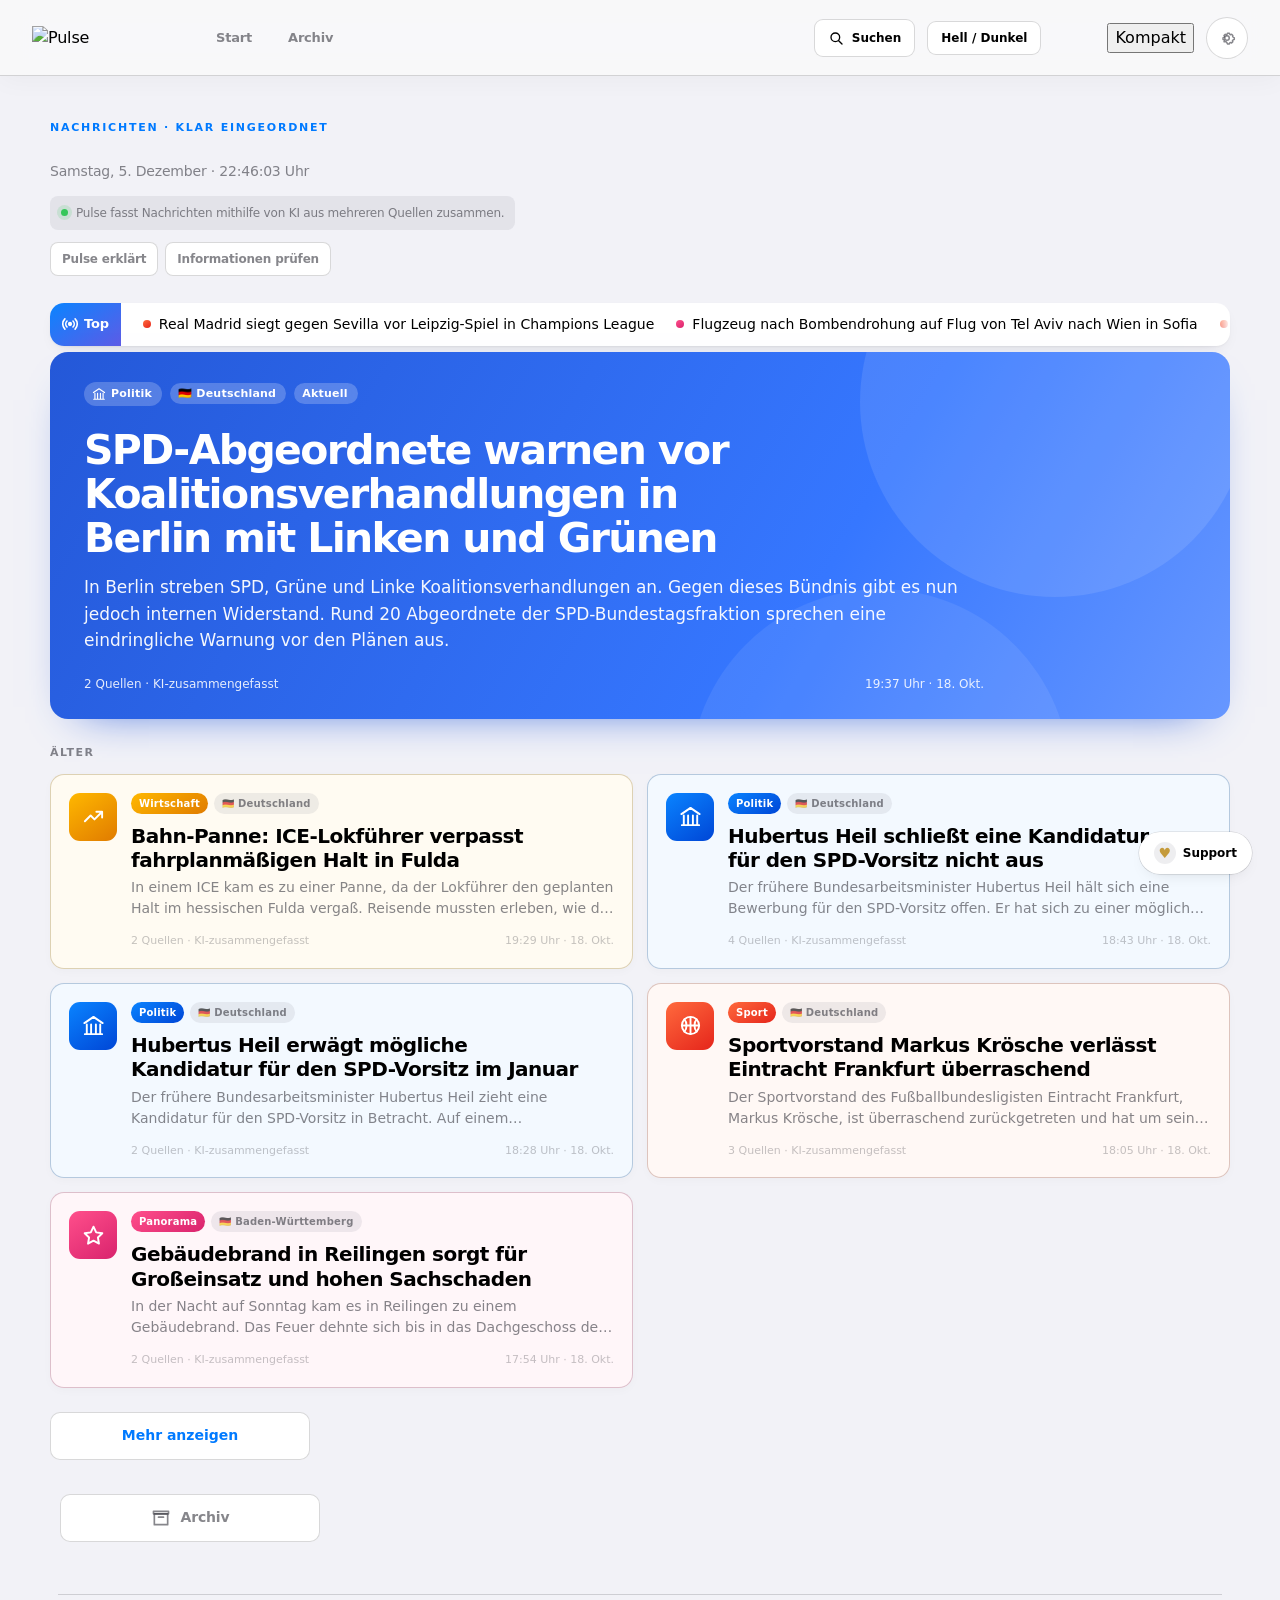
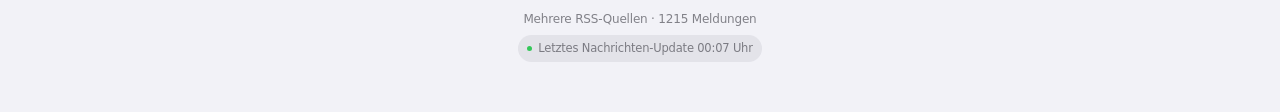
==== commit f50ada62: "Fix desktop script markup and refresh asset versions" ====
--- a/index.html
+++ b/index.html
@@ -552,6 +552,8 @@
 loadData();
 })();
 </script>
-<link rel="stylesheet" href="./assets/desktop.css?v=20261019-1">\n<script src="./assets/desktop.js?v=20261019-1"></script>\n<script src="./assets/settings.js?v=20261019-4"></script>
+<link rel="stylesheet" href="./assets/desktop.css?v=20261019-5">
+<script src="./assets/desktop.js?v=20261019-5"></script>
+<script src="./assets/settings.js?v=20261019-5"></script>
 </body>
 </html>
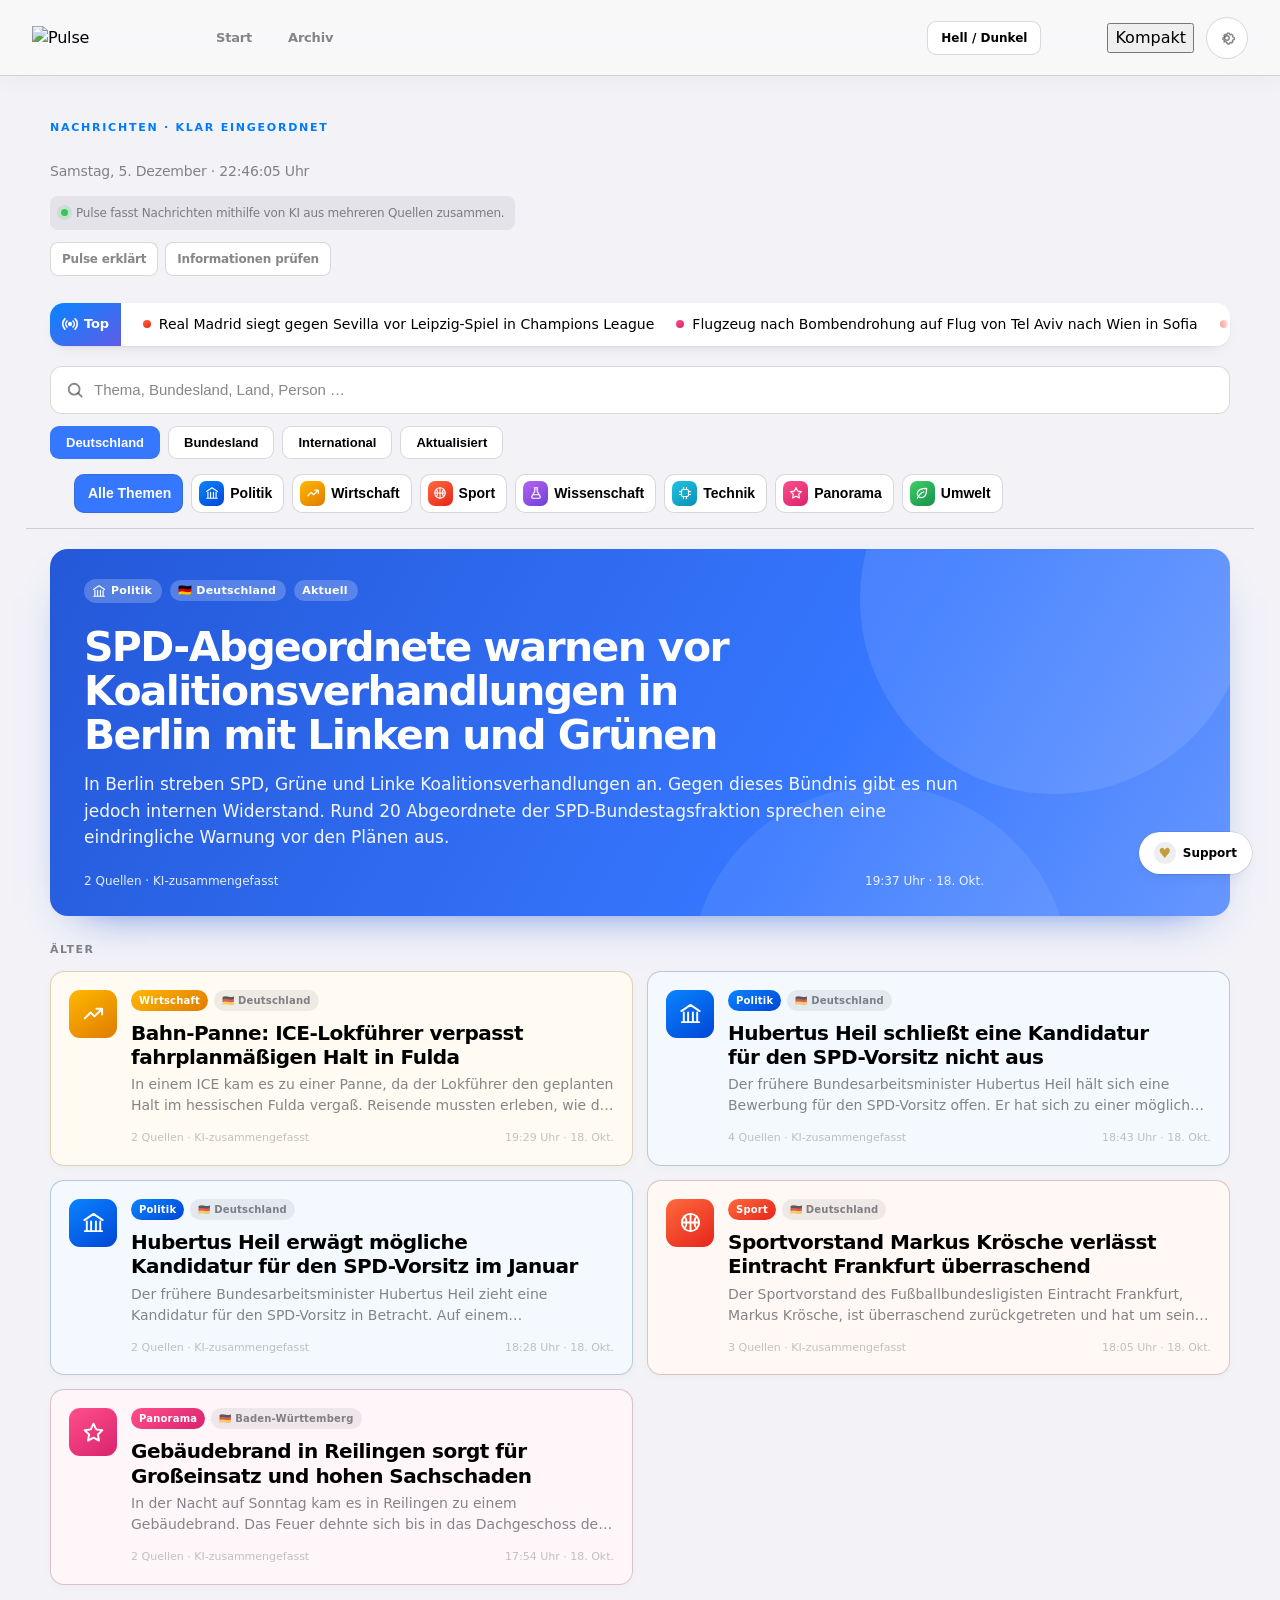
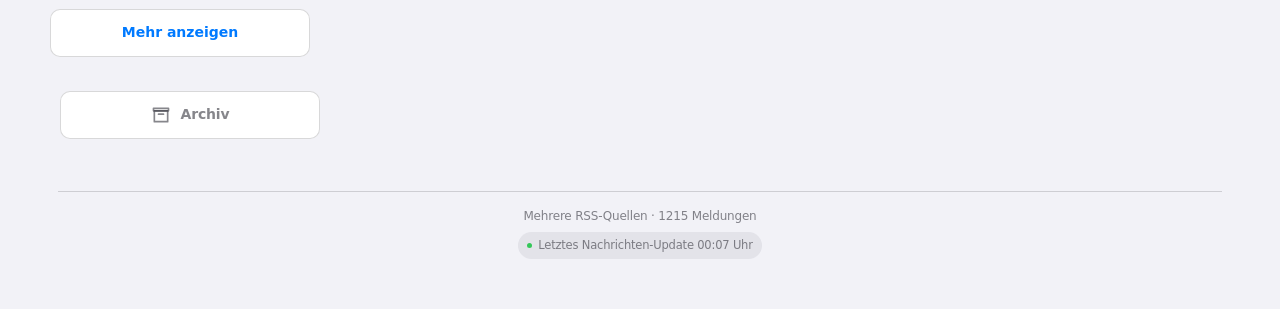
==== commit 6a2172c3: "Refresh desktop search asset cache version" ====
--- a/index.html
+++ b/index.html
@@ -553,7 +553,7 @@
 })();
 </script>
 <link rel="stylesheet" href="./assets/desktop.css?v=20261019-5">
-<script src="./assets/desktop.js?v=20261019-5"></script>
+<script src="./assets/desktop.js?v=20261019-6"></script>
 <script src="./assets/settings.js?v=20261019-5"></script>
 </body>
 </html>
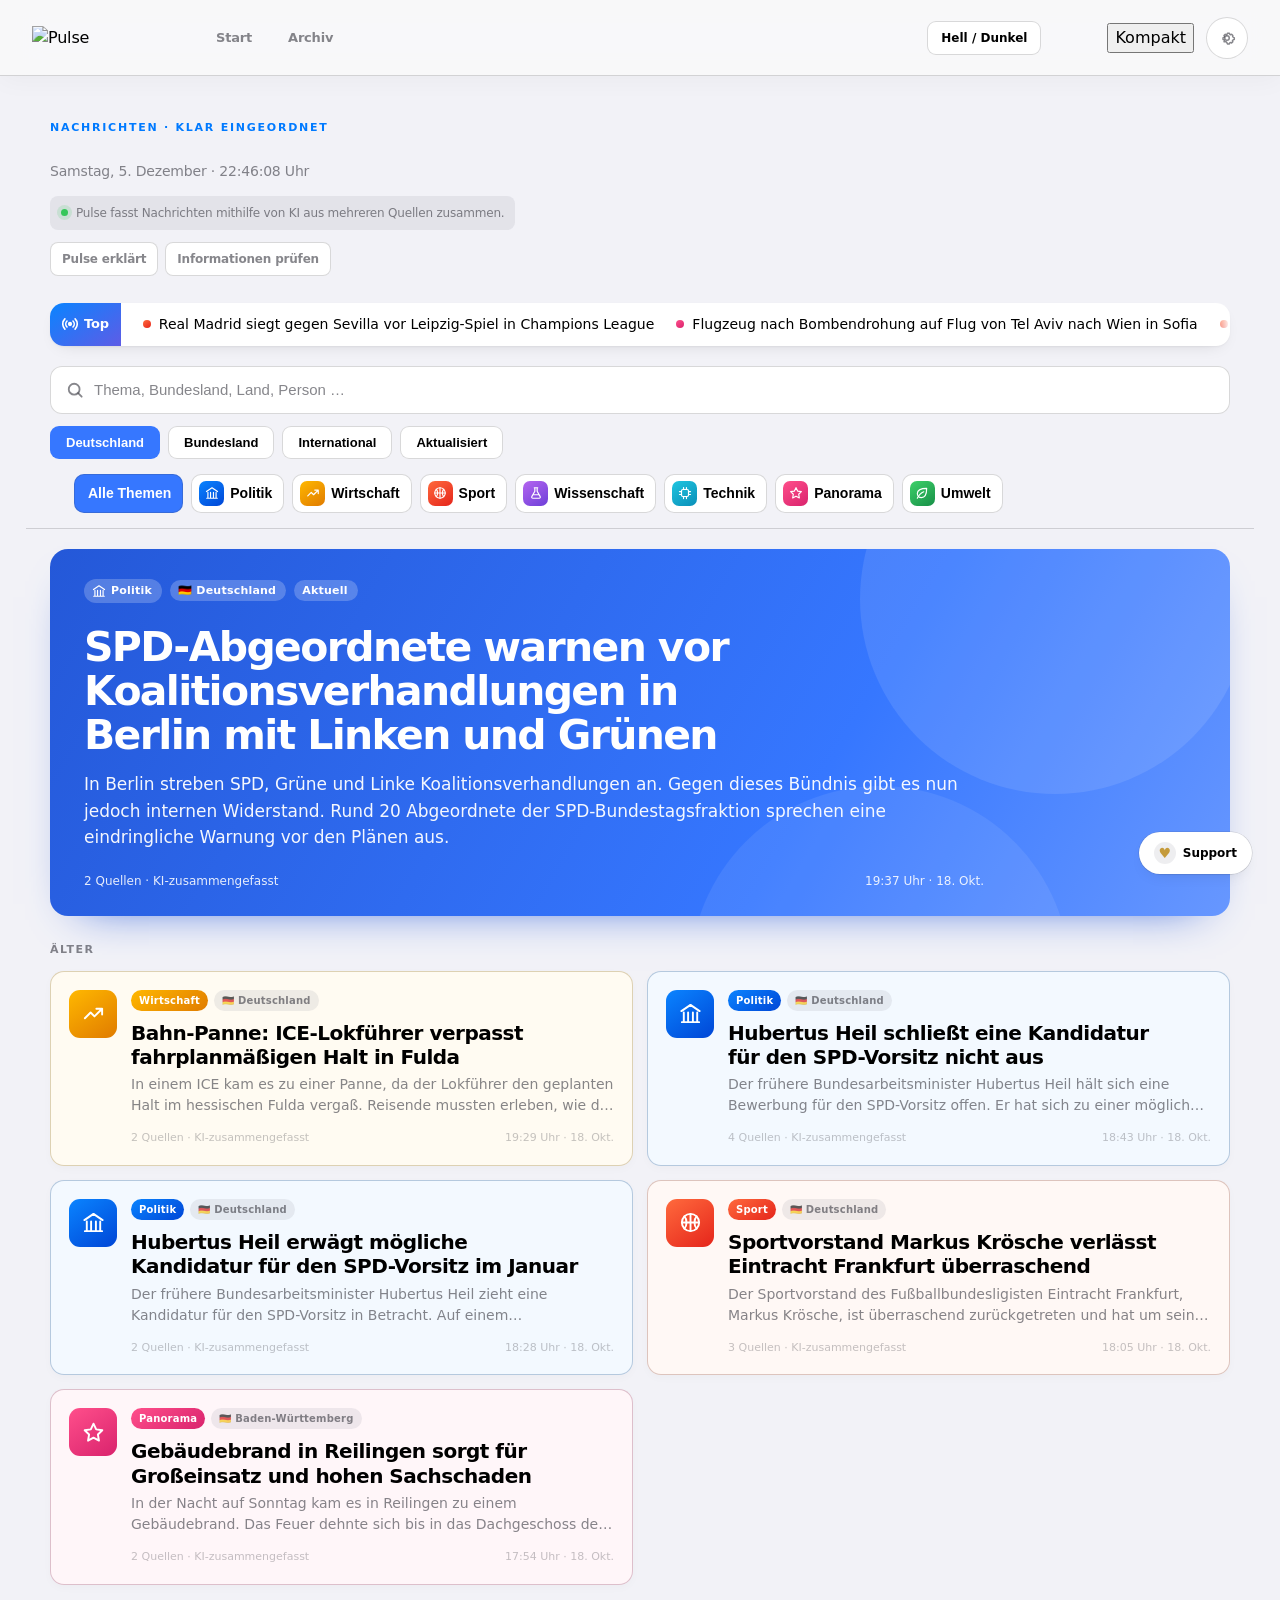
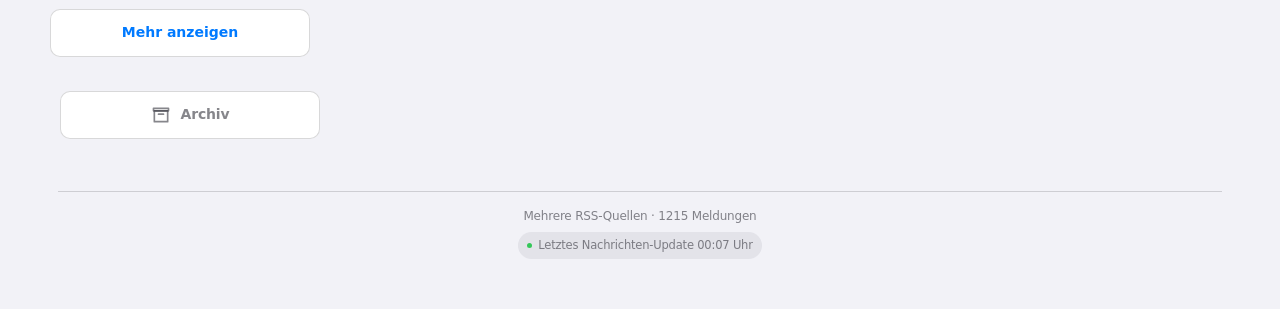
==== commit 446d799b: "Refresh desktop search script cache version" ====
--- a/index.html
+++ b/index.html
@@ -553,7 +553,7 @@
 })();
 </script>
 <link rel="stylesheet" href="./assets/desktop.css?v=20261019-5">
-<script src="./assets/desktop.js?v=20261019-6"></script>
+<script src="./assets/desktop.js?v=20261019-7"></script>
 <script src="./assets/settings.js?v=20261019-5"></script>
 </body>
 </html>
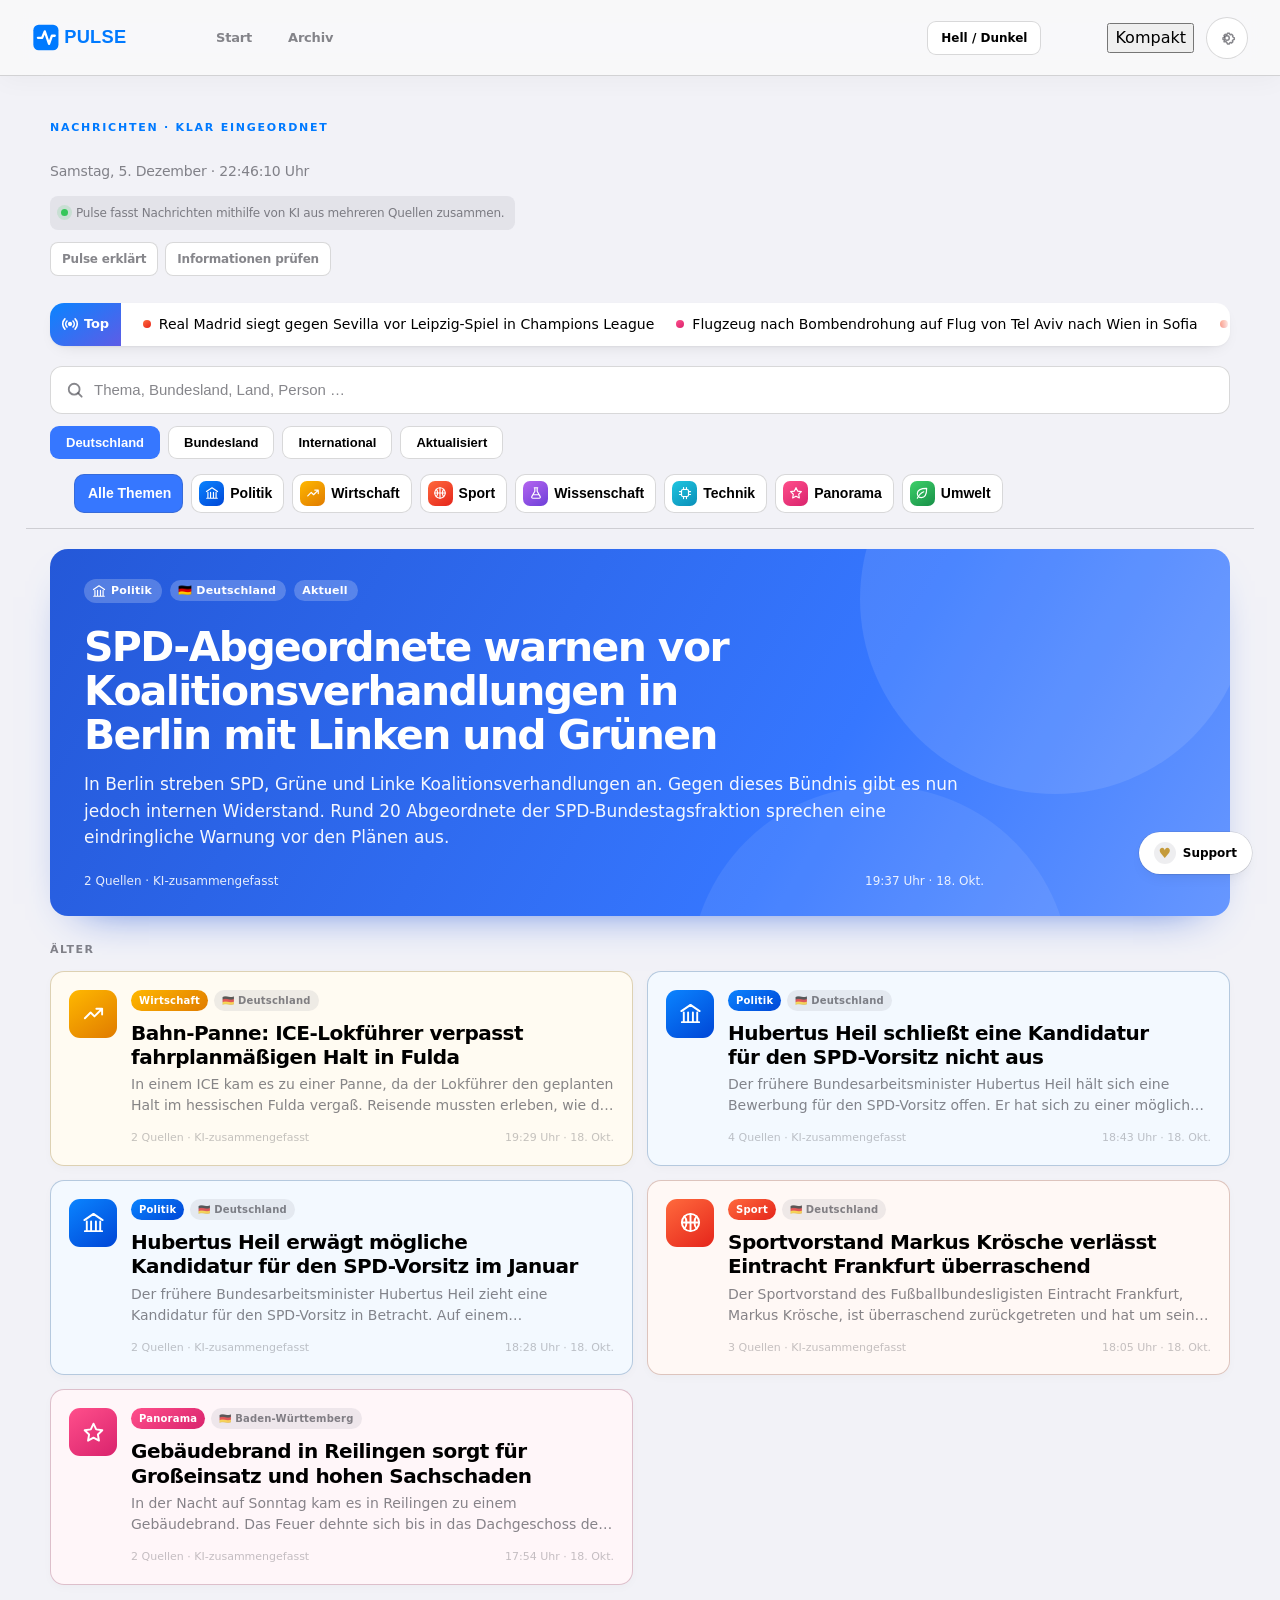
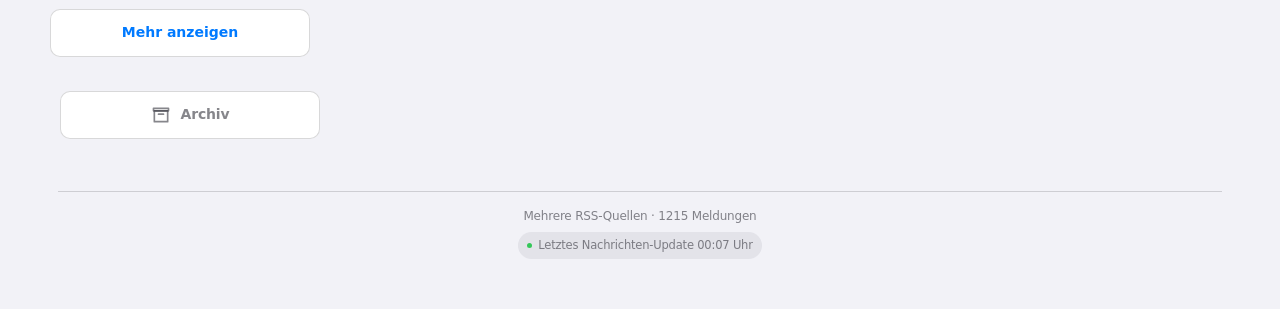
==== commit c72e83aa: "Center Pulse logo on mobile" ====
--- a/index.html
+++ b/index.html
@@ -8,6 +8,12 @@
 <title>Pulse</title>
 <link rel="icon" href="data:image/svg+xml,%3Csvg xmlns='http://www.w3.org/2000/svg' viewBox='0 0 64 64'%3E%3Crect width='64' height='64' rx='16' fill='%23007AFF'/%3E%3Cpath d='M14 35h9l5-15 8 27 5-17h9' fill='none' stroke='white' stroke-width='6' stroke-linecap='round' stroke-linejoin='round'/%3E%3C/svg%3E">
 <style>
+/* Mobile: keep the Pulse wordmark visually centered */
+@media (max-width:899px){
+  .large .brand-title{display:flex;width:100%;justify-content:center!important;align-items:center;margin-left:0;margin-right:0;text-align:center}
+  .large .brand-title img{display:block;width:min(220px,70vw)!important;height:auto;max-height:52px;object-fit:contain;margin-left:auto;margin-right:auto}
+}
+
 :root{
   box-sizing:border-box;
   padding-top:env(safe-area-inset-top,0px);
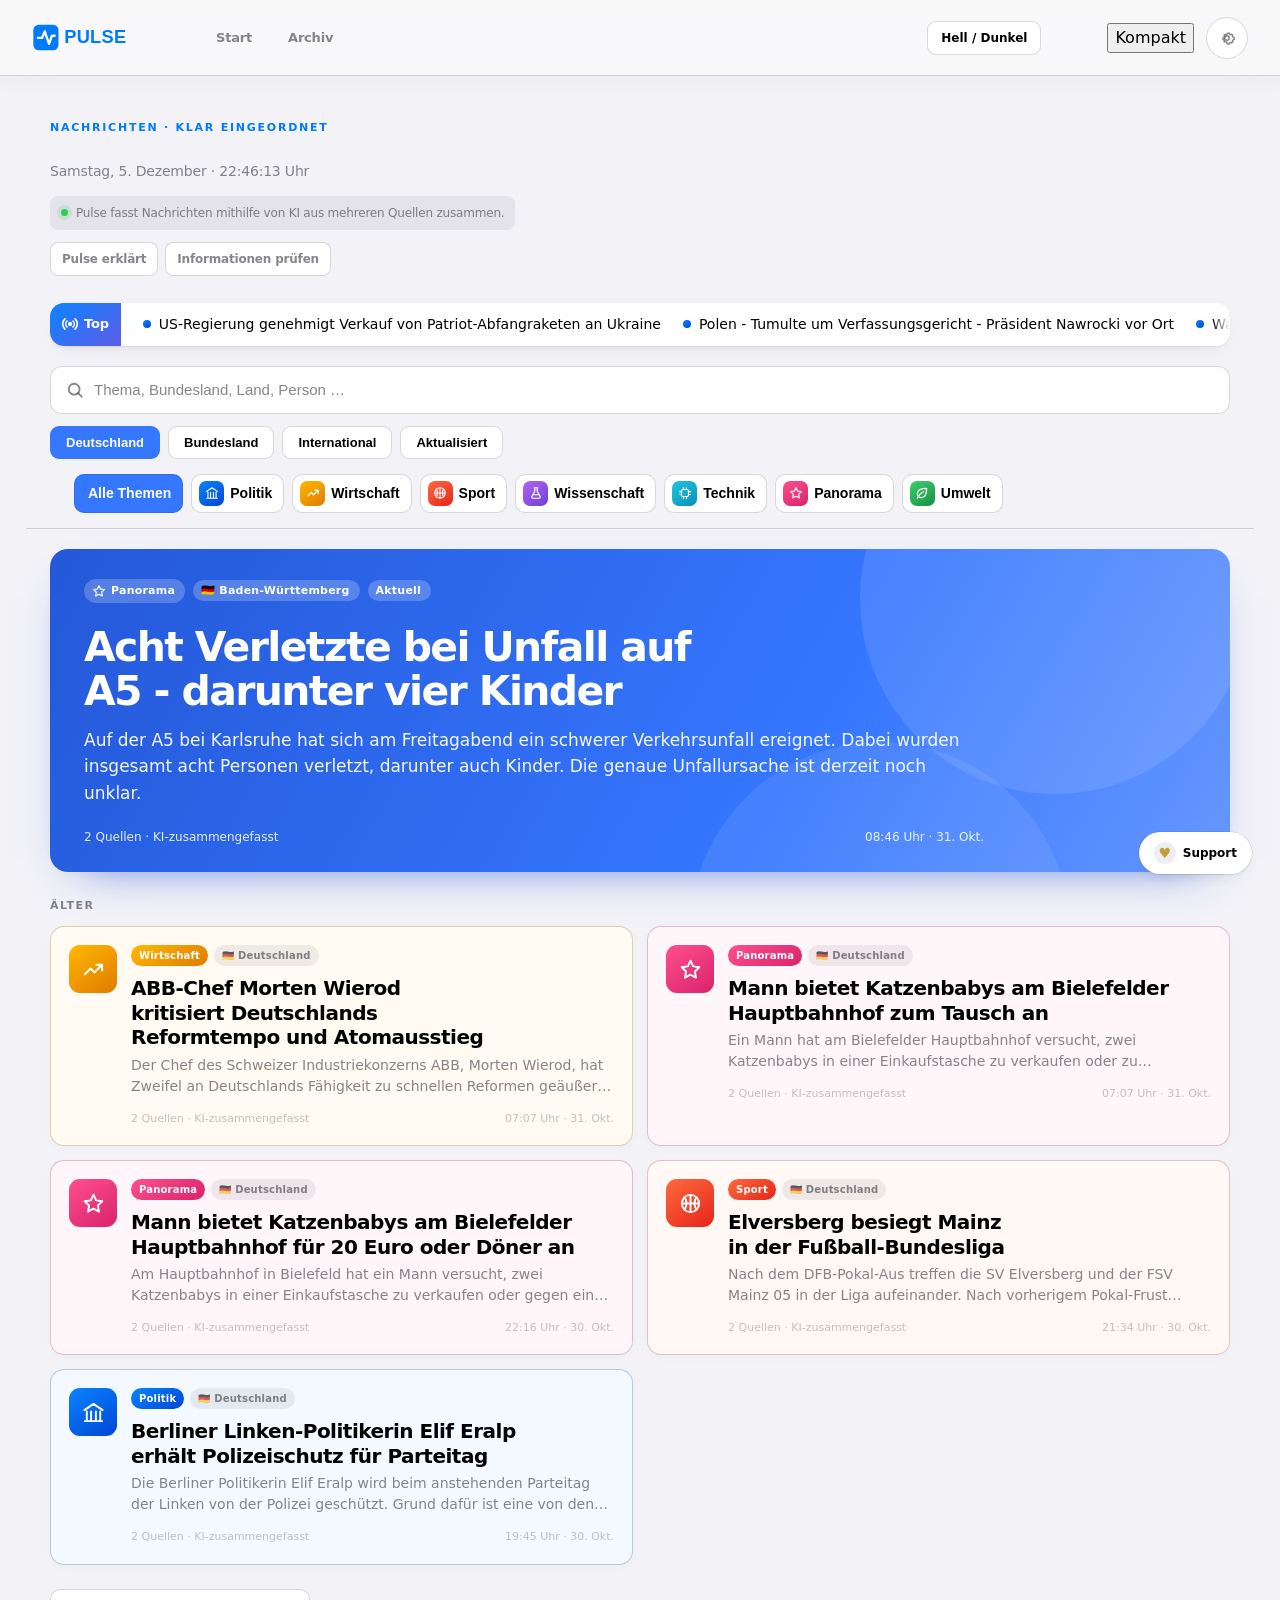
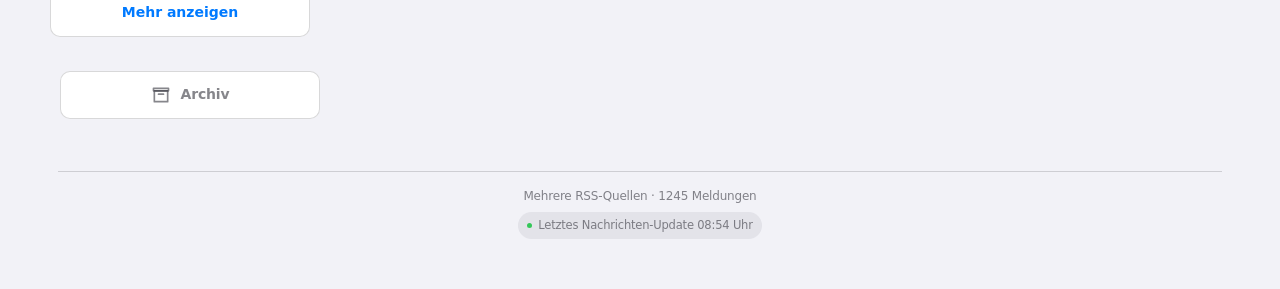
==== commit f59e894e: "Apply shared Pulse design system" ====
--- a/index.html
+++ b/index.html
@@ -559,6 +559,7 @@
 })();
 </script>
 <link rel="stylesheet" href="./assets/desktop.css?v=20261019-5">
+<link rel="stylesheet" href="./assets/site.css?v=20261031-1">
 <script src="./assets/desktop.js?v=20261019-7"></script>
 <script src="./assets/settings.js?v=20261019-5"></script>
 </body>
--- a/assets/site.css
+++ b/assets/site.css
@@ -0,0 +1,270 @@
+/* Pulse shared design system
+   The homepage remains the visual source of truth. This layer brings every
+   informational page and the archive onto the same tokens and shell. */
+:root {
+  --pulse-font: -apple-system, BlinkMacSystemFont, "SF Pro Text", "SF Pro Display", "Segoe UI", Roboto, "Helvetica Neue", Arial, system-ui, sans-serif;
+  --pulse-light-bg: #F2F2F7;
+  --pulse-light-card: #FFFFFF;
+  --pulse-light-label: #000000;
+  --pulse-light-muted: rgba(60,60,67,.62);
+  --pulse-light-subtle: rgba(60,60,67,.3);
+  --pulse-light-separator: rgba(60,60,67,.2);
+  --pulse-light-fill: rgba(118,118,128,.12);
+  --pulse-light-bar: rgba(249,249,249,.82);
+  --pulse-light-tint: #007AFF;
+  --pulse-light-shadow: 0 1px 2px rgba(0,0,0,.04), 0 6px 18px -10px rgba(0,0,0,.18);
+  --pulse-dark-bg: #000000;
+  --pulse-dark-card: #1C1C1E;
+  --pulse-dark-label: #FFFFFF;
+  --pulse-dark-muted: rgba(235,235,245,.62);
+  --pulse-dark-subtle: rgba(235,235,245,.3);
+  --pulse-dark-separator: rgba(84,84,88,.65);
+  --pulse-dark-fill: rgba(118,118,128,.24);
+  --pulse-dark-bar: rgba(22,22,24,.82);
+  --pulse-dark-tint: #0A84FF;
+}
+html[data-theme="light"] {
+  color-scheme: light;
+  --pulse-bg: var(--pulse-light-bg);
+  --pulse-card: var(--pulse-light-card);
+  --pulse-label: var(--pulse-light-label);
+  --pulse-muted: var(--pulse-light-muted);
+  --pulse-subtle: var(--pulse-light-subtle);
+  --pulse-separator: var(--pulse-light-separator);
+  --pulse-fill: var(--pulse-light-fill);
+  --pulse-bar: var(--pulse-light-bar);
+  --pulse-tint: var(--pulse-light-tint);
+  --pulse-shadow: var(--pulse-light-shadow);
+}
+html[data-theme="dark"] {
+  color-scheme: dark;
+  --pulse-bg: var(--pulse-dark-bg);
+  --pulse-card: var(--pulse-dark-card);
+  --pulse-label: var(--pulse-dark-label);
+  --pulse-muted: var(--pulse-dark-muted);
+  --pulse-subtle: var(--pulse-dark-subtle);
+  --pulse-separator: var(--pulse-dark-separator);
+  --pulse-fill: var(--pulse-dark-fill);
+  --pulse-bar: var(--pulse-dark-bar);
+  --pulse-tint: var(--pulse-dark-tint);
+  --pulse-shadow: 0 0 0 .5px rgba(255,255,255,.04);
+}
+@media (prefers-color-scheme: dark) {
+  :root:not([data-theme]) {
+    color-scheme: dark;
+    --pulse-bg: var(--pulse-dark-bg);
+    --pulse-card: var(--pulse-dark-card);
+    --pulse-label: var(--pulse-dark-label);
+    --pulse-muted: var(--pulse-dark-muted);
+    --pulse-subtle: var(--pulse-dark-subtle);
+    --pulse-separator: var(--pulse-dark-separator);
+    --pulse-fill: var(--pulse-dark-fill);
+    --pulse-bar: var(--pulse-dark-bar);
+    --pulse-tint: var(--pulse-dark-tint);
+    --pulse-shadow: 0 0 0 .5px rgba(255,255,255,.04);
+  }
+}
+html[data-theme="light"], html[data-theme="dark"], :root:not([data-theme]) {
+  --pulse-surface: var(--pulse-card);
+}
+
+/* Secondary pages use the homepage palette and spacing without changing
+   the homepage's news-feed-specific layout. */
+body:not(:has(#feed)) {
+  background: var(--pulse-bg, var(--bg));
+  color: var(--pulse-label, var(--label));
+  font-family: var(--pulse-font);
+  line-height: 1.5;
+  letter-spacing: -.011em;
+  min-height: 100vh;
+}
+body:not(:has(#feed)) .wrap,
+body:not(:has(#feed)) main.wrap,
+body:not(:has(#feed)) main:not(.wrap) {
+  width: min(calc(100% - 32px), 1120px);
+  max-width: 1120px;
+  margin-inline: auto;
+  padding-bottom: 48px;
+}
+body:not(:has(#feed)) .nav {
+  position: sticky;
+  top: 0;
+  left: auto;
+  z-index: 20;
+  width: 100vw;
+  height: 44px;
+  margin-left: calc(50% - 50vw);
+  padding: 0 16px;
+  display: flex;
+  align-items: center;
+  justify-content: flex-start;
+  gap: 12px;
+  background: var(--pulse-bar, var(--bar));
+  -webkit-backdrop-filter: saturate(180%) blur(20px);
+  backdrop-filter: saturate(180%) blur(20px);
+  border-bottom: .5px solid var(--pulse-separator, var(--sep));
+  box-shadow: none;
+}
+body:not(:has(#feed)) .nav > img,
+body:not(:has(#feed)) .nav > .brand {
+  position: absolute;
+  left: 50%;
+  top: 50%;
+  transform: translate(-50%, -50%);
+  margin: 0;
+}
+body:not(:has(#feed)) .nav > img { display: block; width: 88px; max-height: 30px; height: auto; object-fit: contain; }
+body:not(:has(#feed)) .nav > .brand img { display: block; width: 88px; max-height: 30px; height: auto; object-fit: contain; }
+body:not(:has(#feed)) .nav .back {
+  position: relative;
+  z-index: 1;
+  display: inline-flex;
+  align-items: center;
+  min-height: 36px;
+  margin: 0;
+  padding: 0;
+  border-radius: 8px;
+  color: var(--pulse-tint, var(--tint));
+  background: transparent;
+  font: 650 13px/1 var(--pulse-font);
+  text-decoration: none;
+}
+body:not(:has(#feed)) .nav .back:hover { text-decoration: underline; }
+body:not(:has(#feed)) .nav > .pulse-settings-toggle {
+  position: absolute !important;
+  right: 12px !important;
+  top: 50% !important;
+  transform: translateY(-50%) !important;
+  width: 32px !important;
+  height: 32px !important;
+  border: 0;
+  border-radius: 50%;
+  background: var(--pulse-fill, var(--fill));
+  color: var(--pulse-muted, var(--label2));
+  box-shadow: none;
+}
+body:not(:has(#feed)) .head {
+  padding: 28px 4px 18px;
+}
+body:not(:has(#feed)) .head h1,
+body:not(:has(#feed)) article > h1,
+body:not(:has(#feed)) main > h1 {
+  margin: 0 0 8px;
+  color: var(--pulse-label, var(--label));
+  font-size: clamp(30px, 5vw, 34px);
+  line-height: 1.1;
+  font-weight: 800;
+  letter-spacing: -.03em;
+  text-wrap: balance;
+}
+body:not(:has(#feed)) .head p {
+  max-width: 760px;
+  margin: 0;
+  color: var(--pulse-muted, var(--label2, var(--muted)));
+  font-size: 14px;
+  line-height: 1.55;
+}
+body:not(:has(#feed)) .card,
+body:not(:has(#feed)) article:not(.nav) {
+  margin: 12px 0;
+  padding: 20px;
+  border: 0;
+  border-radius: 16px;
+  background: var(--pulse-card, var(--card));
+  color: var(--pulse-label, var(--label, var(--text)));
+  box-shadow: var(--pulse-shadow, var(--shadow, 0 1px 2px rgba(0,0,0,.04), 0 6px 18px -10px rgba(0,0,0,.18))), inset 0 0 0 .5px var(--pulse-separator, var(--sep, transparent));
+}
+body:not(:has(#feed)) .card h2,
+body:not(:has(#feed)) article h2 {
+  margin: 0 0 7px;
+  color: var(--pulse-label, var(--label, var(--text)));
+  font-size: 19px;
+  line-height: 1.25;
+  font-weight: 750;
+  letter-spacing: -.015em;
+}
+body:not(:has(#feed)) .card p,
+body:not(:has(#feed)) article p,
+body:not(:has(#feed)) .note {
+  color: var(--pulse-muted, var(--label2, var(--muted)));
+  font-size: 14.5px;
+  line-height: 1.55;
+}
+body:not(:has(#feed)) .card p:last-child,
+body:not(:has(#feed)) article p:last-child { margin-bottom: 0; }
+body:not(:has(#feed)) a:not(.back) { color: var(--pulse-tint, var(--tint, var(--link))); }
+body:not(:has(#feed)) button:focus-visible,
+body:not(:has(#feed)) a:focus-visible,
+body:not(:has(#feed)) input:focus-visible,
+body:not(:has(#feed)) select:focus-visible {
+  outline: 3px solid color-mix(in srgb, var(--pulse-tint, var(--tint)) 60%, transparent);
+  outline-offset: 2px;
+}
+body:not(:has(#feed)) .foot {
+  margin: 28px 0 0;
+  padding: 16px 4px 0;
+  border-top: 1px solid var(--pulse-separator, var(--sep));
+  color: var(--pulse-muted, var(--label2, var(--muted)));
+  font-size: 12px;
+  text-align: center;
+}
+body:not(:has(#feed)) .foot a { color: var(--pulse-tint, var(--tint)); text-decoration: none; }
+body:not(:has(#feed)) .pulse-settings-panel {
+  z-index: 30;
+  background: var(--pulse-card, var(--card));
+  color: var(--pulse-label, var(--label));
+  box-shadow: var(--pulse-shadow, var(--shadow)), inset 0 0 0 .5px var(--pulse-separator, var(--sep));
+}
+body:not(:has(#feed)) .pulse-settings-panel button {
+  background: var(--pulse-fill, var(--fill));
+  color: var(--pulse-muted, var(--label2));
+}
+
+/* Desktop header and content rhythm match the homepage's wide layout. */
+@media (min-width: 900px) {
+  body:not(:has(#feed)) .wrap,
+  body:not(:has(#feed)) main.wrap,
+  body:not(:has(#feed)) main:not(.wrap) {
+    width: min(calc(100% - 64px), 1120px);
+    max-width: 1120px;
+    padding-bottom: 56px;
+  }
+  body:not(:has(#feed)) .nav {
+    height: 76px;
+    margin-left: calc(50% - 50vw);
+    padding-inline: max(32px, calc((100vw - 1360px) / 2));
+  }
+  body:not(:has(#feed)) .nav > img,
+  body:not(:has(#feed)) .nav > .brand img { width: 126px; max-height: 44px; }
+  body:not(:has(#feed)) .nav .back { min-height: 40px; font-size: 13px; }
+  body:not(:has(#feed)) .nav > .pulse-settings-toggle { right: max(32px, calc((100vw - 1360px) / 2)) !important; width: 40px !important; height: 40px !important; }
+  body:not(:has(#feed)) .head { padding: 42px 0 24px; }
+  body:not(:has(#feed)) .head h1,
+  body:not(:has(#feed)) article > h1,
+  body:not(:has(#feed)) main > h1 { font-size: clamp(36px, 4vw, 44px); }
+  body:not(:has(#feed)) .card,
+  body:not(:has(#feed)) article:not(.nav) { padding: 26px; border-radius: 14px; }
+  body:not(:has(#feed)) .card h2,
+  body:not(:has(#feed)) article h2 { font-size: 20px; }
+  body:not(:has(#feed)) .card p,
+  body:not(:has(#feed)) article p { font-size: 15px; line-height: 1.65; }
+  body:not(:has(#feed)) .pulse-settings-panel { position: fixed; top: 66px; right: max(32px, calc((100vw - 1360px) / 2)); width: min(420px, calc(100vw - 48px)); max-height: calc(100vh - 90px); overflow: auto; border-radius: 18px; }
+}
+@media (max-width: 480px) {
+  body:not(:has(#feed)) .wrap,
+  body:not(:has(#feed)) main.wrap,
+  body:not(:has(#feed)) main:not(.wrap) { width: calc(100% - 24px); padding-bottom: 36px; }
+  body:not(:has(#feed)) .card,
+  body:not(:has(#feed)) article:not(.nav) { padding: 17px; border-radius: 14px; }
+  body:not(:has(#feed)) .head { padding-top: 24px; }
+  body:not(:has(#feed)) .nav { padding-inline: 12px; }
+  body:not(:has(#feed)) .nav > .pulse-settings-toggle { right: 10px !important; }
+}
+@media (prefers-reduced-motion: reduce) {
+  body:not(:has(#feed)) *, body:not(:has(#feed)) *::before, body:not(:has(#feed)) *::after {
+    scroll-behavior: auto !important;
+    animation-duration: .01ms !important;
+    animation-iteration-count: 1 !important;
+    transition-duration: .01ms !important;
+  }
+}
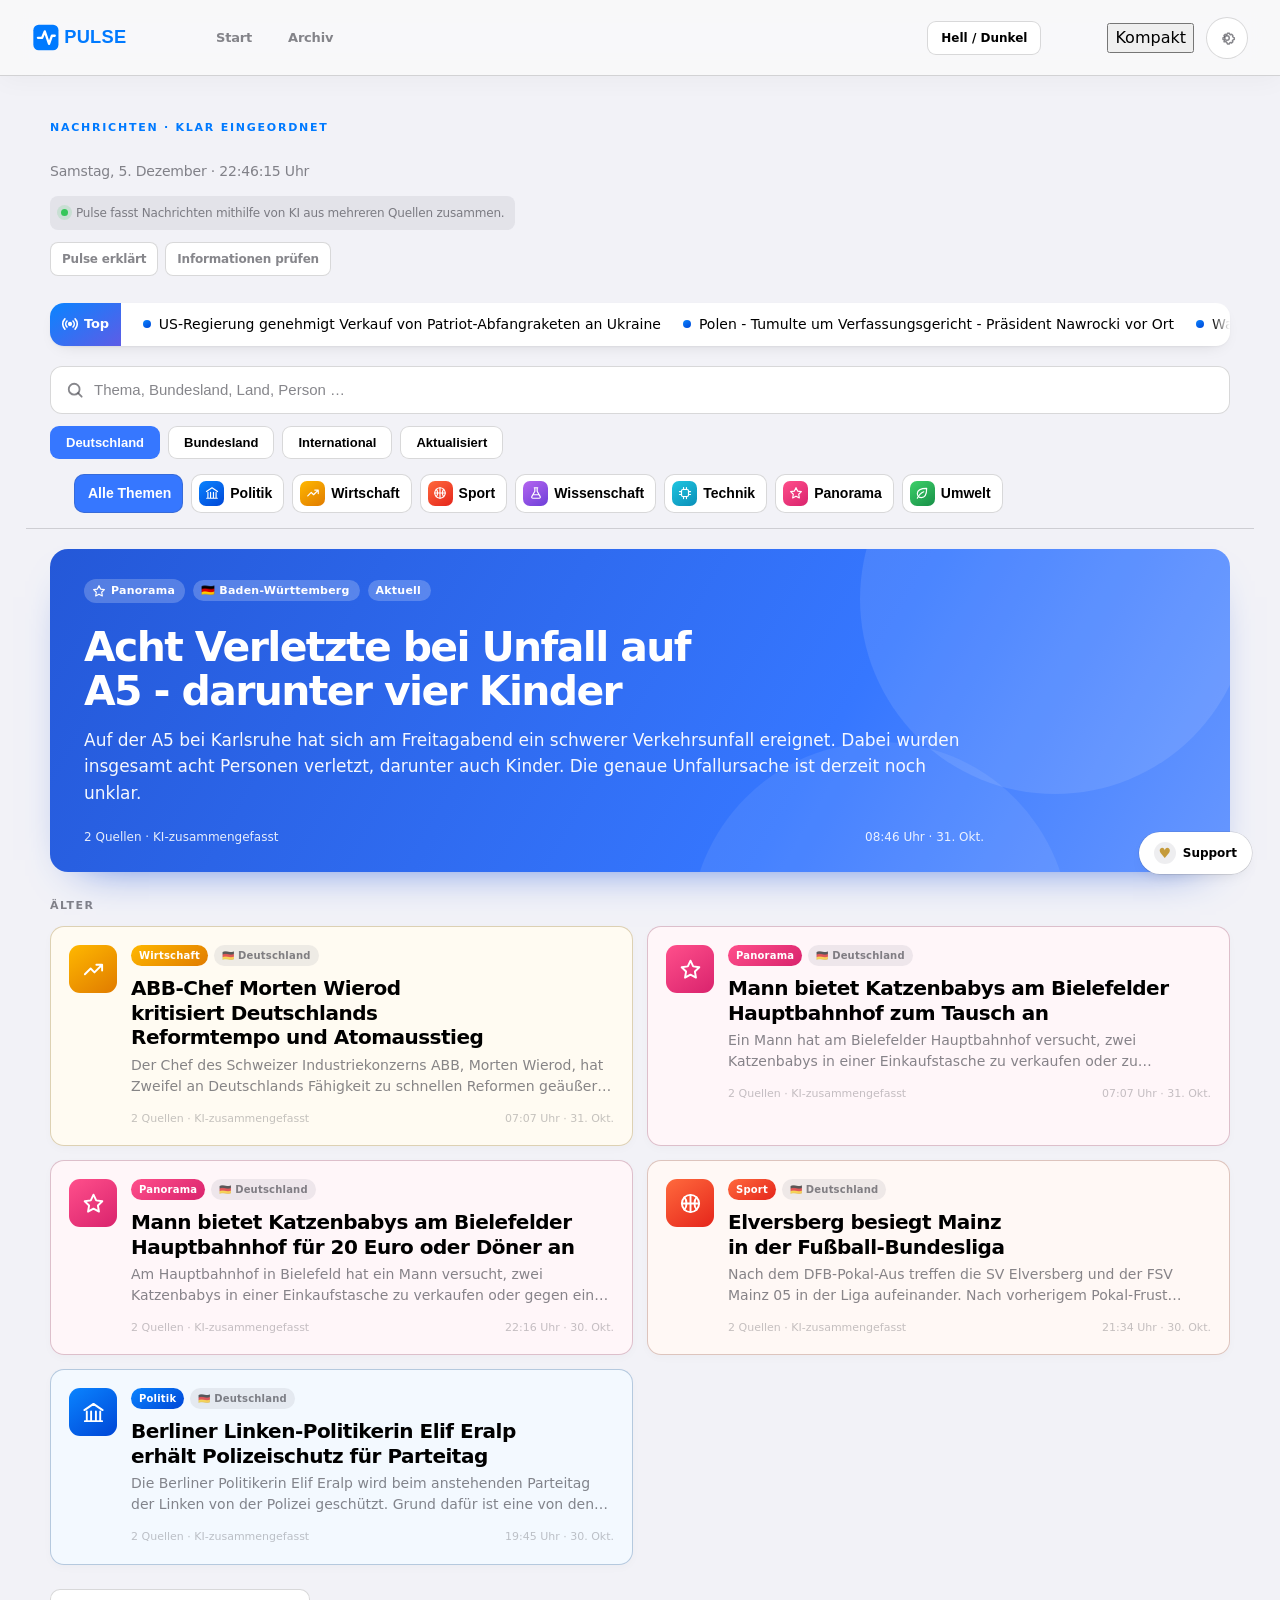
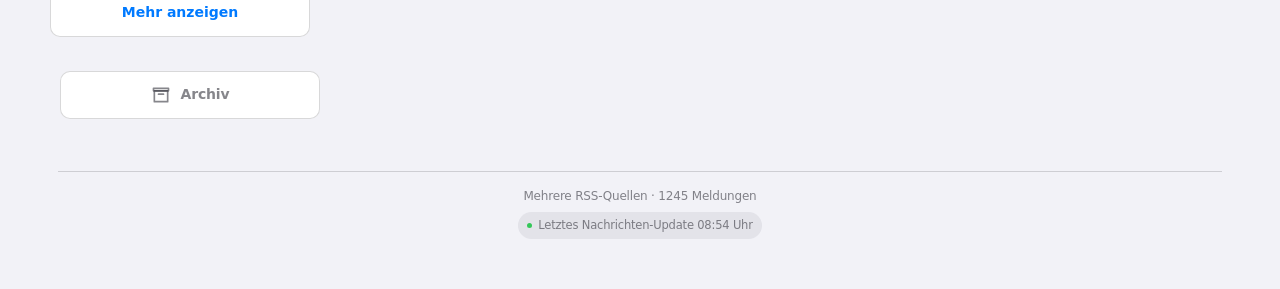
==== commit 03a6a650: "Allow browser zoom for accessibility" ====
--- a/index.html
+++ b/index.html
@@ -2,7 +2,7 @@
 <html lang="de">
 <head>
 <meta charset="utf-8">
-<meta name="viewport" content="width=device-width, initial-scale=1, maximum-scale=1, user-scalable=no, viewport-fit=cover">
+<meta name="viewport" content="width=device-width, initial-scale=1, viewport-fit=cover">
 <meta name="color-scheme" content="light dark">
 <link rel="manifest" href="./manifest.webmanifest">
 <title>Pulse</title>
